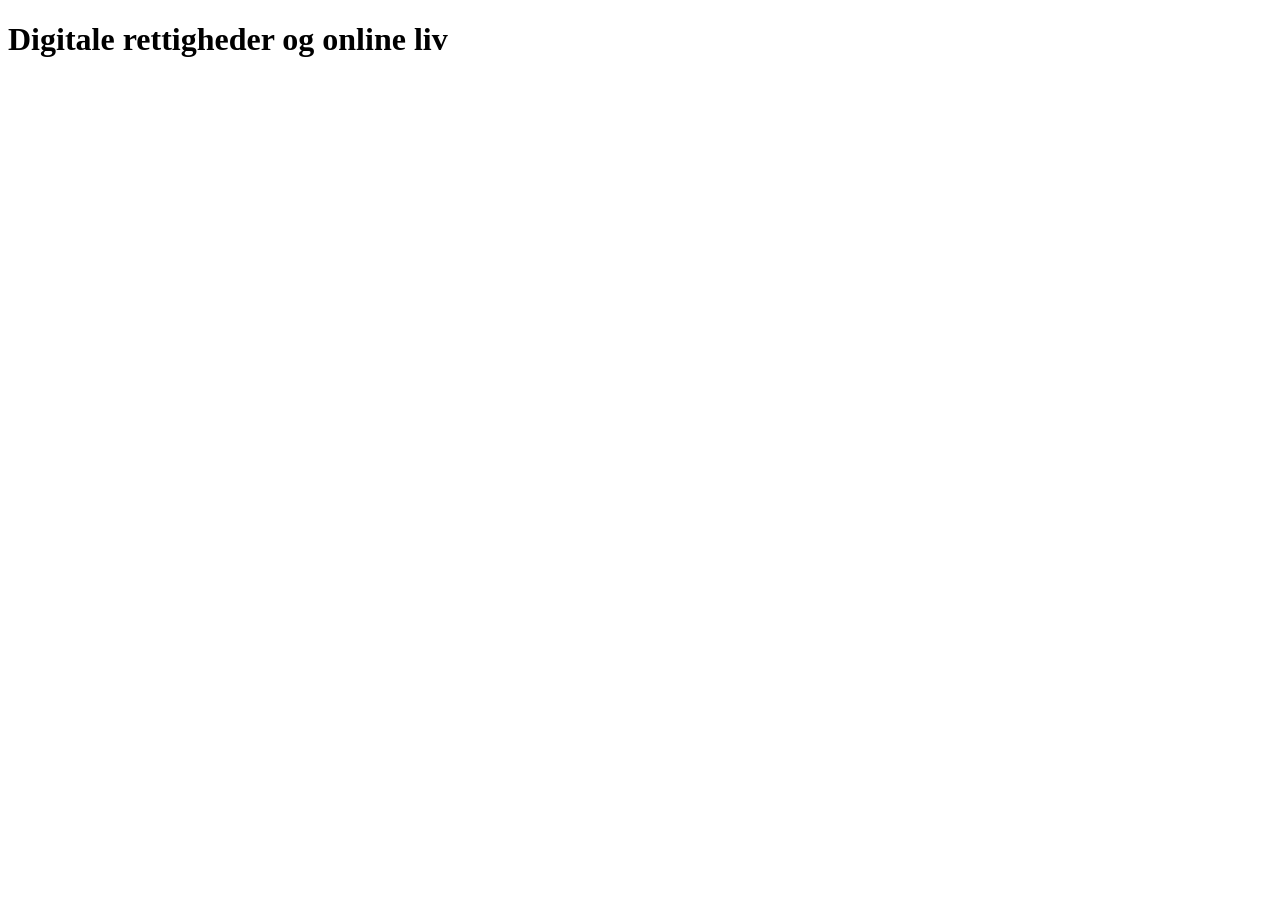
==== index.html @ d49331c4 "Inital commit" ====
<!DOCTYPE html>
<html lang="da">
<head>
    <meta charset="UTF-8">
    <meta name="viewport" content="width=device-width, initial-scale=1.0">
    <title>Forside</title>
</head>
<body>
    <header>

    </header>
    <main>
        <h1>Digitale rettigheder og online liv</h1>
    </main>
    <footer>
        
    </footer>
</body>
</html>
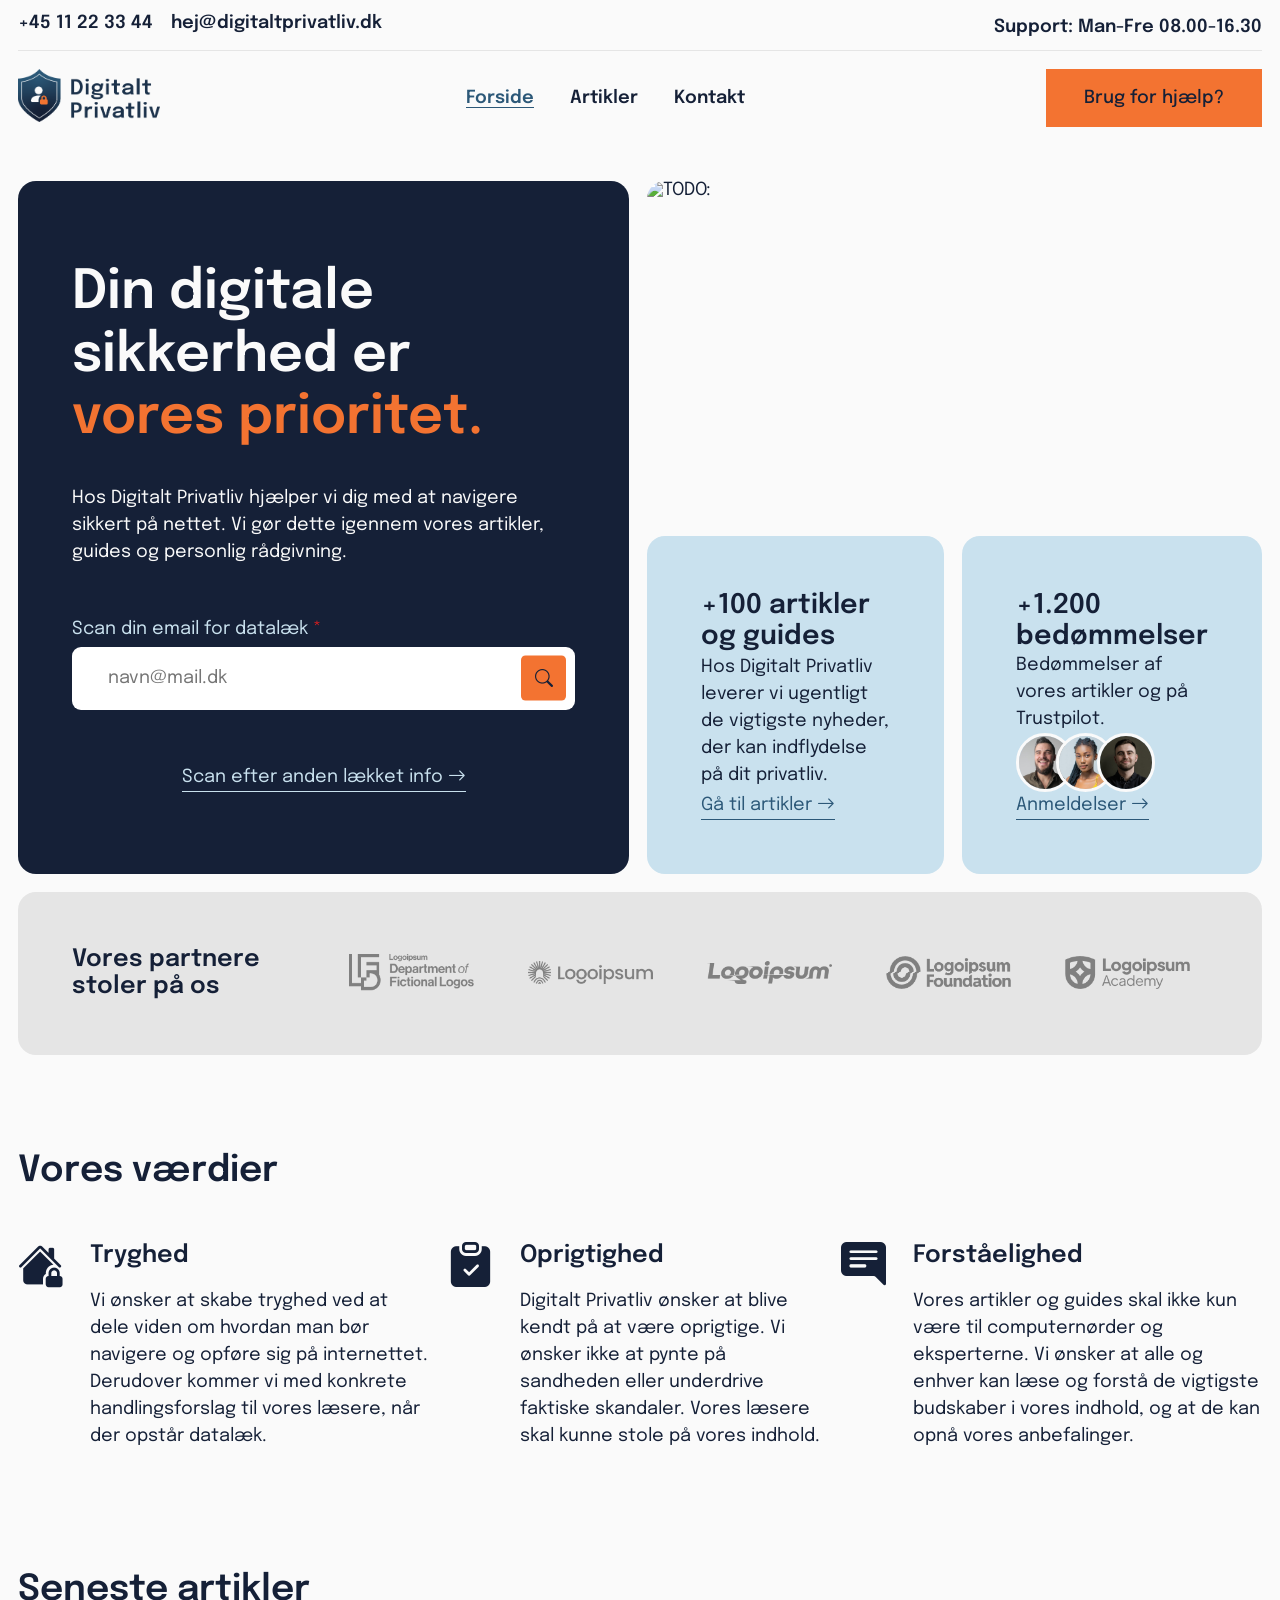
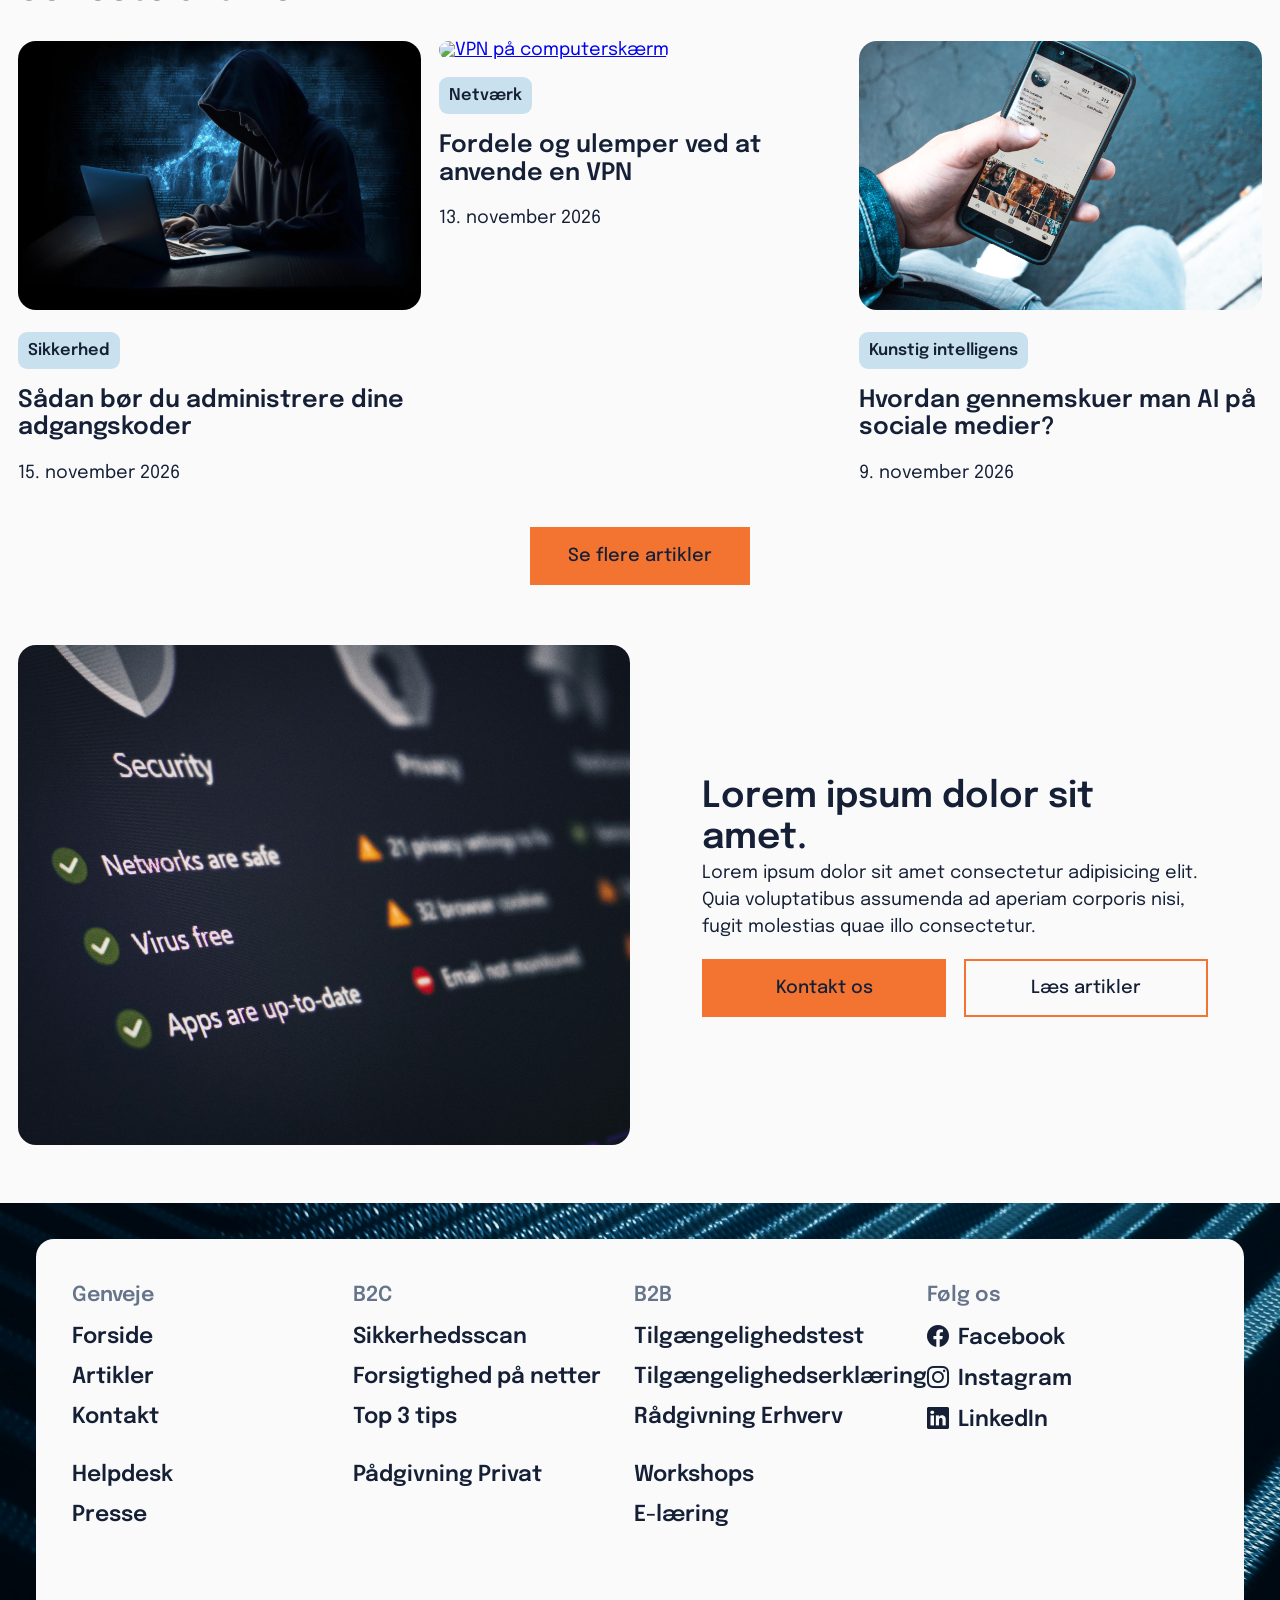
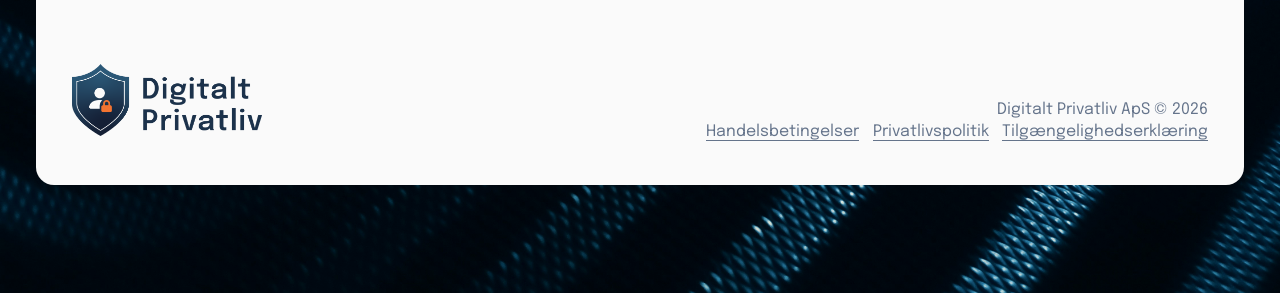
==== commit 762745ad: "Forside, artikel arkiv, enkel artikel og kontakt side. - Oprettet filerne kontakt.html, /artikler/in" ====
--- a/index.html
+++ b/index.html
@@ -1,19 +1,244 @@
 <!DOCTYPE html>
 <html lang="da">
+
 <head>
     <meta charset="UTF-8">
     <meta name="viewport" content="width=device-width, initial-scale=1.0">
-    <title>Forside</title>
+    <title>Forside | Digitalt Privatliv</title>
+    <link rel="icon" href="/img/favicon.png" type="image/png">
+    <link rel="stylesheet" href="/css/style.css">
+    <link rel="stylesheet" href="https://cdn.jsdelivr.net/npm/bootstrap-icons@1.13.2/font/bootstrap-icons.min.css">
+    <script src="/js/script.js" defer></script> <!-- Defer sørger for filen indlæses først efter HTML'en -->
 </head>
+
 <body>
+    <!--Skip to hovedindhold-->
+    <a href="#hovedindhold" class="skip-to-main-content-link">Gå til hovedindhold </a>
+
     <header>
-
+        <div class="preheader">
+            <div class="container">
+                <a href="tel:+4511223344">+45 11 22 33 44</a>
+                <a href="mailto:hej@digitaltprivatliv.dk">hej@digitaltprivatliv.dk</a>
+                <p>Support: Man-Fre 08.00-16.30</p>
+            </div>
+        </div>
+        <nav>
+            <div class="container">
+                <a class="logo" href="/index.html">
+                    <img src="/img/digitalt-privatliv-logo-dark-3.png" alt="Digitalt Privatliv Logo">
+                </a>
+
+                <!-- Bars -->
+                <button id="hamburger" aria-expanded="false" aria-controls="menu" aria-label="open navigation">
+                    <!-- aria-expanden fortæller skærmoplæseren at menuen er lukket-->
+                    <!--aria-label giver skærmlæseren en besked om hvad knappen gør-->
+                    <!--button gør menuen trykbar så den kan åbnes via tastatur-->
+                    <!--aria-controls fortæller skærmoplæseren at menuen er styret af knappen-->
+                    <i class="bi bi-list"></i>
+                </button>
+
+                <ul id="menu">
+                    <li class="nav-link active"><a href="/index.html">Forside</a></li>
+                    <li class="nav-link"><a href="/artikler/index.html">Artikler</a></li>
+                    <li class="nav-link"><a href="/kontakt.html">Kontakt</a></li>
+
+                    <li><a class="cta-knap mellem-knap hamburger-cta" href="/kontakt.html">Brug for hjælp?</a></li>
+                </ul>
+
+                <a class="cta-knap mellem-knap" href="/kontakt.html">Brug for hjælp?</a>
+            </div>
+        </nav>
     </header>
-    <main>
-        <h1>Digitale rettigheder og online liv</h1>
+
+    <!-- Hovedindhold -->
+    <main id="hovedindhold">
+        <section class="hero bento-grid">
+            <div class="container">
+                <div class="bento-box stor">
+                    <h1>Din digitale sikkerhed er <span class="inline-orange-text">vores prioritet.</span></h1>
+                    <p>Hos Digitalt Privatliv hjælper vi dig med at navigere sikkert på nettet. Vi gør dette igennem vores artikler, guides og personlig rådgivning.</p>
+                    <form>
+                        <label for="scan-email">Scan din email for datalæk <span class="asterisk">*</span></label>
+                        <div class="input-button-wrapper">
+                            <input type="email" name="scan-email" id="scan-email" required placeholder="navn@mail.dk" autocomplete="email">
+                            <button type="submit" aria-label="Scan emailadresse"><i class="bi bi-search"></i></button>
+                        </div>
+                    </form>
+                    <a href="#" class="text-cta">Scan efter anden lækket info <i class="bi bi-arrow-right"></i></a>
+                </div>
+                <img class="bento-box mellem" src="/img/hero-bento-grid.jpg" alt="TODO:">
+                <div class="bento-box lille">
+                    <h2>+100 artikler og guides</h2>
+                    <p>Hos Digitalt Privatliv leverer vi ugentligt de vigtigste nyheder, der kan indflydelse på dit privatliv.</p>
+                    <a href="/artikler/index.html" class="text-cta">Gå til artikler <i class="bi bi-arrow-right"></i></a>
+                </div>
+                <div class="bento-box lille">
+                    <h2>+1.200 bedømmelser</h2>
+                    <p>Bedømmelser af vores artikler og på Trustpilot.</p>
+                    <div class="avatars">
+                        <img src="/img/avatar-1.jpeg" alt="Anmeldelse avatar 1" class="avatar">
+                        <img src="/img/avatar-2.jpeg" alt="Anmeldelse avatar 2" class="avatar">
+                        <img src="/img/avatar-3.jpeg" alt="Anmeldelse avatar 3" class="avatar">
+                    </div>
+                    <a href="/artikler/index.html" class="text-cta" aria-label="Gå til anmeldelser">Anmeldelser <i class="bi bi-arrow-right"></i></a>
+                </div>
+                <div class="bento-box bred partner-logoer">
+                    <h2>Vores partnere stoler på os</h2>
+                    <img src="/img/partner-logoer/logoipsum-1.png" alt="Logo 1">
+                    <img src="/img/partner-logoer/logoipsum-2.png" alt="Logo 2">
+                    <img src="/img/partner-logoer/logoipsum-3.png" alt="Logo 3">
+                    <img src="/img/partner-logoer/logoipsum-4.png" alt="Logo 4">
+                    <img src="/img/partner-logoer/logoipsum-5.png" alt="Logo 5">
+                </div>
+            </div>
+        </section>
+        <section class="vaerdier container">
+            <h2>Vores værdier</h2>
+            <div class="vaerdi-article-cards">
+                <article class="vaerdi-card">
+                    <i class="bi bi-house-lock-fill"></i>
+                    <div class="text">
+                        <h3>Tryghed</h3>
+                        <p>Vi ønsker at skabe tryghed ved at dele viden om hvordan man bør navigere og opføre sig på internettet. Derudover kommer vi med konkrete handlingsforslag til vores læsere, når der opstår datalæk.</p>
+                    </div>
+                </article>
+                <article class="vaerdi-card">
+                    <i class="bi bi-clipboard-check-fill"></i>
+                    <div class="text">
+                        <h3>Oprigtighed</h3>
+                        <p>Digitalt Privatliv ønsker at blive kendt på at være oprigtige. Vi ønsker ikke at pynte på sandheden eller underdrive faktiske skandaler. Vores læsere skal kunne stole på vores indhold.</p>
+                    </div>
+                </article>
+                <article class="vaerdi-card">
+                    <i class="bi bi-chat-right-text-fill"></i>
+                    <div class="text">
+                        <h3>Forståelighed</h3>
+                        <p>Vores artikler og guides skal ikke kun være til computernørder og eksperterne. Vi ønsker at alle og enhver kan læse og forstå de vigtigste budskaber i vores indhold, og at de kan opnå vores anbefalinger.</p>
+                    </div>
+                </article>
+            </div>
+        </section>
+
+        <section class="artikler container">
+            <div class="artikler-titler">
+                <h2 class="title">Seneste artikler</h2>
+            </div>
+
+            <div class="artikler-article-cards">
+                <article>
+                    <a href="/artikler/din-identitet-og-data-kan-vaere-laekket-i-nyt-cyberangreb.html"> <!-- TODO: Skal dette link gemmes fra skærmlæser??? -->
+                        <img src="/img/artikler/artikel-1.jpg" alt="Hængelås på computer">
+                    </a>
+                    <a class="kategori" href="#">Sikkerhed</a>
+                    <h3><a href="/artikler/din-identitet-og-data-kan-vaere-laekket-i-nyt-cyberangreb.html">Sådan bør du administrere
+                            dine adgangskoder</a></h3>
+                    <p>15. november 2026</p>
+                </article>
+                <article>
+                    <a href="#">
+                        <img src="/img/artikler/artikel-2.jpg" alt="VPN på computerskærm">
+                    </a>
+                    <a class="kategori" href="#">Netværk</a>
+                    <h3><a href="#">Fordele og ulemper ved at anvende en VPN</a></h3>
+                    <p>13. november 2026</p>
+                </article>
+                <article>
+                    <a href="#">
+                        <img src="/img/artikler/artikel-3.jpg" alt="Instagram appen på telefonskærm">
+                    </a>    
+                    <a class="kategori" href="#">Kunstig intelligens</a>
+                    <h3><a href="#">Hvordan gennemskuer man AI på sociale medier?</a></h3>
+                    <p>9. november 2026</p>
+                </article>
+            </div>
+
+            <a class="cta-knap mellem-knap" href="/artikler/index.html">Se flere artikler</a>
+
+        </section>
+
+        <section class="info container">
+            <div class="info-text-container">
+                <h2>Lorem ipsum dolor sit amet.</h2>
+                <p>Lorem ipsum dolor sit amet consectetur adipisicing elit. Quia voluptatibus assumenda ad aperiam
+                    corporis nisi, fugit molestias quae illo consectetur.</p>
+                <div class="cta-knap-container">
+                    <a href="/kontakt.html" class="cta-knap mellem-knap">Kontakt os</a>
+                    <a href="/artikler/index.html" class="cta-knap mellem-knap outline">Læs artikler</a>
+                </div>
+            </div>
+
+            <div class="info-image">
+                <img src="/img/info-billede.jpg" alt="Tjekliste i virusprogram på computerskærm">
+            </div>
+
+        </section>
+
     </main>
     <footer>
-        
+        <div class="footer-container container">
+            <section>
+                <h3>Genveje</h3>
+                <ul>
+                    <li class="nav-link"><a href="/index.html">Forside</a></li>
+                    <li class="nav-link"><a href="/artikler/index.html">Artikler</a></li>
+                    <li class="nav-link extra-bottom-margin"><a href="/kontakt.html">Kontakt</a></li>
+
+                    <li class="nav-link"><a href="#">Helpdesk</a></li>
+                    <li class="nav-link"><a href="#">Presse</a></li>
+                </ul>
+            </section>
+
+            <section>
+                <h3>B2C</h3>
+                <ul>
+                    <li class="nav-link"><a href="#">Sikkerhedsscan</a></li>
+                    <li class="nav-link"><a href="#">Forsigtighed på netter</a></li>
+                    <li class="nav-link extra-bottom-margin"><a href="#">Top 3 tips</a></li>
+
+                    <li class="nav-link"><a href="#">Pådgivning Privat</a></li>
+                </ul>
+            </section>
+
+            <section>
+                <h3>B2B</h3>
+                <ul>
+                    <li class="nav-link"><a href="#">Tilgængelighedstest</a></li>
+                    <li class="nav-link"><a href="#">Tilgængelighedserklæring</a></li>
+                    <li class="nav-link extra-bottom-margin"><a href="#">Rådgivning Erhverv</a></li>
+
+                    <li class="nav-link"><a href="#">Workshops</a></li>
+                    <li class="nav-link"><a href="#">E-læring</a></li>
+                </ul>
+            </section>
+
+            <section>
+                <h3>Følg os</h3>
+                <ul>
+                    <li class="nav-link"><a href="https://facebook.com" target="_blank"><i
+                                class="bi bi-facebook"></i>Facebook</a></li>
+                    <li class="nav-link"><a href="https://instagram.com" target="_blank"><i
+                                class="bi bi-instagram"></i>Instagram</a></li>
+                    <li class="nav-link"><a href="https://linkedin.com" target="_blank"><i
+                                class="bi bi-linkedin"></i>LinkedIn</a></li>
+                </ul>
+
+            </section>
+            <div class="footer-copyright">
+                <a class="logo" href="/index.html">
+                    <img src="/img/digitalt-privatliv-logo-dark-3.png" alt="Digitalt Privatliv Logo">
+                </a>
+                <div class="copyright-text">
+                    <p>Digitalt Privatliv ApS © 2026</p>
+                    <ul>
+                        <li><a href="#">Handelsbetingelser</a></li>
+                        <li><a href="#">Privatlivspolitik</a></li>
+                        <li><a href="#">Tilgængelighedserklæring</a></li>
+                    </ul>
+                </div>
+            </div>
+        </div>
     </footer>
 </body>
+
 </html>
--- a/css/style.css
+++ b/css/style.css
@@ -0,0 +1,1305 @@
+@import url('https://fonts.googleapis.com/css2?family=Epilogue:ital,wght@0,100..900;1,100..900&display=swap');
+
+:root {
+    font-size: 18px;
+    /* Ændrer 1em og 1rem fra 16px til 18px */
+
+    /* FARVE VARIABLER JF. FARVE PALETTE */
+    --color-accent-orange: #f37331;
+    --color-dark-blue: #152037;
+    --color-accent-blue: #2c5878;
+    --color-light-blue: #c9e1ee;
+    --color-lightened-dark-blue: #65748B;
+    --color-light-grey: #E5E5E5;
+    --color-lighter-grey: #F0F0F0; /* Umiddelbart kun brugt til baggrundfarve på indhold i single-artikel */
+    --color-white: #fafafa;
+    --color-input-required-invalid: #df1d1d; /* Kun brugt til påkrævet "*" i formularer */
+}
+
+:focus-visible {
+    outline: 3px solid var(--color-accent-orange);
+    border-radius: 2px;
+}
+
+* {
+    margin: 0;
+    box-sizing: border-box;
+    font-family: "Epilogue", sans-serif;
+    font-weight: 400;
+    /* SVARER TIL REGULAR */
+}
+
+/* SKTIP TIL HOVEDINDHOLD */
+/* Denne kode til "skip til hovedindhold er hentet fra denne kilde som er brugt i undervisningen: https://www.a11y-collective.com/blog/skip-to-main-content/#h-manually */
+
+.skip-to-main-content-link {
+  position: absolute; /* Positions the link absolutely on the page, allowing it to be placed anywhere. */
+  left: -9999px; /* Moves the link far off-screen to the left, making it invisible to sighted users. */
+  z-index: 999; /* Sets a high z-index, ensuring that the link will be on top of other page elements if it becomes visible. */
+  padding: 1em;
+  background-color: var(--color-dark-blue);
+  color: var(--color-white);
+  opacity: 0; /* Sets the link's opacity to 0, making it fully transparent and invisible. */
+}
+
+.skip-to-main-content-link:focus {
+  left: 50%; /* When the link receives focus (e.g., when a keyboard user tabs to it), it is repositioned horizontally to the centre of the screen. */
+  transform: translateX(-50%); /* This centres the link horizontally by moving it back to the left by 50% of its own width. */
+  opacity: 1; /* The link's opacity is set to 1, making it fully visible. */
+}
+
+body, main {
+    background-color: var(--color-white);
+    color: var(--color-dark-blue);
+}
+
+h1,
+h2,
+h3,
+h4,
+h5,
+h6 {
+    font-weight: 600;
+    /* SVARER TIL SEMI-BOLD */
+    line-height: 1.15;
+    color: var(--color-dark-blue);
+}
+
+h1 {
+    font-size: 3rem;
+    /* SVARER TIL 54PX */
+
+    @media screen and (max-width: 768px) {
+        font-size: 2.11rem; /* Svarer til ca. 38px */
+    }
+}
+
+h2 {
+    font-size: 2rem;
+    /* SVARER TIL 36PX */
+
+    @media screen and (max-width: 768px) {
+        font-size: 1.77rem; /* Svarer til ca. 32px */
+    }
+}
+
+h3 {
+    font-size: 1.333rem;
+    /* SVARER TIL 24PX */
+
+    @media screen and (max-width: 768px) {
+        font-size: 1.222rem; /* Svarer til ca. 22px */
+    }
+}
+
+h4 {
+    font-size: 1.222rem;
+    /* SVARER TIL 22PX */
+
+    @media screen and (max-width: 768px) {
+        font-size: 1.111rem; /* Svarer til ca. 20px */
+    }
+}
+
+p {
+    font-size: 1rem;
+    /* SVARER TIL 18PX */
+    color: var(--color-dark-blue);
+    line-height: 1.5;
+}
+
+span {
+    font-weight: inherit;
+    /* Arver fontens vægt */
+}
+
+b {
+    font-weight: 600; /* Svarer til semi-bold. Det semantiske element giver normal 700 (bold). Desuden sætter *{} font-weight til 400 på alle elementer */
+}
+
+.inline-orange-text {
+    color: var(--color-accent-orange);
+}
+
+label .asterisk {
+    color: var(--color-input-required-invalid);
+}
+
+img {
+    max-width: 100%;
+}
+
+.container {
+    /* FRA KEVIN POWELL YOUTUBE VIDEO (OGSÅ BRUGT I 1. PROJEKT (Tæt På DK):
+    https://youtu.be/Ch_LoWKLv3A?si=Uco2JsPcfazh8Nx9&t=334
+    Tidskode: 05:34-09:20 */
+    --max-width: 1440px;
+    --padding: 1rem;
+    width: min(var(--max-width), 100% - (var(--padding) * 2));
+    /* MIN() FUNKTION VÆLGER DEN MINDSTE AF DE TO VÆRDIER. ENTEN 1440px ELLER 100% FRATRUKKET 1rem PADDING PÅ HVER SIDE */
+    margin-inline: auto;
+    /* LAVER AUTO-MARGIN I VENSTRE OG HØJRE SIDE (INLINE ER X-AKSEN) */
+}
+
+/* #######################################  */
+/* CTA HYPERLINK INLINE-TEKST + CTA KNAPPER */
+/* #######################################  */
+
+a.text-cta {
+    display: inline-block;
+    /* SØRGER FOR AT DER KAN BRUGES MARGIN OG IKKE OVERLAPPER ANDEN TEKST/ANDRE ELEMENTER */
+    font-size: 1rem;
+    color: var(--color-accent-blue);
+    text-decoration: none;
+    border-bottom: 1px solid var(--color-accent-blue);
+    line-height: 1.5;
+}
+
+a.text-cta:hover,
+a.text-cta:focus {
+    color: var(--color-dark-blue);
+    border-bottom: 1px solid var(--color-dark-blue);
+}
+
+.nav-link a {
+    color: var(--color-dark-blue);
+    font-weight: 600;
+    text-decoration: none;
+}
+
+.nav-link a:hover,
+.nav-link.active a,
+.nav-link a:focus {
+    color: var(--color-accent-blue);
+    border-bottom: 1px solid var(--color-accent-blue);
+}
+
+a.cta-knap, form button {
+    display: inline-block;
+    background-color: var(--color-accent-orange);
+    text-decoration: none;
+    color: var(--color-dark-blue);
+    border: 2.5px solid var(--color-accent-orange); /* Border tilføjes så knappen er visuelt ligeså stor som .outline versionen */
+    font-weight: 500;
+    /* SVARER TIL MEDIUM. DENNE FARVEKOMBINATION OPFYLDER KUN WCAG AAA V. LARGE TEXT (TUNGERE FONT-WEIGHT) */
+    transition:
+        background-color ease-in-out 250ms,
+        color ease-in-out 250ms,
+        border ease-in-out 250ms;
+    cursor: pointer; /* Primært for form button, idet <a> allerede har det som default */
+}
+
+a.cta-knap:hover,
+a.cta-knap:focus,
+a.cta-knap.outline:hover,
+a.cta-knap.outline:focus,
+form button:hover,
+form button:focus {
+    background-color: var(--color-accent-blue);
+    color: var(--color-white);
+    border: 2.5px solid var(--color-accent-blue);
+}
+
+a.cta-knap.mellem-knap, .kontakt form button {
+    font-size: 1rem;
+    /* SVARER TIL 18PX, LIGESOM <p> */
+    padding: 1em 2em;
+}
+
+a.cta-knap.lille-knap {
+    font-size: 0.9rem;
+    /* SVARER TIL 16,2PX, BØR SOM UDGANGSPUNKT IKKE BRUGES PÅ DESKTOP */
+    padding: 0.9em 1.5em;
+}
+
+a.cta-knap.outline {
+    background-color: transparent;
+    border: 2.5px solid var(--color-accent-orange);
+}
+
+/* #######################################  */
+/* HEADER */
+/* #######################################  */
+header {
+    position: sticky;
+    top: 0;
+    background-color: var(--color-white);
+    z-index: 98; /* Sørger for at headeren er øverst. (hamburger menu overlay på mobil er 99, og hamburger ikon-knap er 100) */
+}
+
+header .preheader>* {
+    display: flex;
+    gap: 1rem;
+    border-bottom: 1px solid var(--color-light-grey);
+    justify-content: space-between;
+    /* FORDELER MED LIGE MEGET AFSTAND OG JUSTERER YDERSTE ELEMENTER TIL KANTEN */
+    padding-block: 0.75rem 0.5rem;
+    /* SAMMENTRÆKNING AF PADDING-TOP OG PADDING-BOTOM (BLOCK ER Y-AKSEN) */
+}
+
+header .preheader a,
+.preheader p {
+    color: var(--color-dark-blue);
+    text-decoration: none;
+    font-weight: 600;
+}
+
+header .preheader a {
+    flex-grow: 0;
+}
+
+header .preheader a:hover,
+header .preheader a:focus {
+    color: var(--color-accent-blue);
+    border-bottom: 1px solid var(--color-accent-blue);
+}
+
+header .preheader p {
+    justify-self: flex-end;
+    flex-grow: 1;
+    /* GØR AT <p> OPTAGER MERE PLADS END <a> SOM HAR flex-grow: 0; */
+    text-align: end;
+}
+
+header nav>* { /* Vælger container div'en lige inden i nav-tagget */
+    display: flex;
+    justify-content: space-between;
+    padding-block: 1rem;
+    align-items: center;
+    /* CENTRERER PÅ CROSS-AXIS (Y-AKSEN IDET flex-direction ER SIN DEFEAULT VÆRDI PÅ "row" */
+}
+
+header nav a.logo img {
+    max-height: 3em;
+    width: auto;
+    object-fit: contain;
+    object-position: left;
+}
+
+header nav ul {
+    display: flex;
+    list-style: none;
+    gap: 2rem;
+    align-items: center;
+    /* CENTRERER PÅ CROSS-AXIS (Y-AKSEN IDET flex-direction ER SIN DEFEAULT VÆRDI PÅ "row" */
+}
+
+header #hamburger, header .hamburger-cta {
+    display: none; /* Fjerner hamburger ikon-knappen, cta-knappen inden i hamburger menu overlayet fra dekstop (vises på mobil i @media-query */
+}
+
+/* Hamburger menu overlay på mobil */
+/* Genbrugt og tilpasset kode fra NERA's undervisning */
+@media screen and (max-width: 768px) {
+    header .preheader {
+        display: none; /* Gemmer preheaderen på mobil (Øverst div med telefon, email og telefontider */
+    }
+
+    header .preheader {
+        display: none; /* Gemmer preheaderen på mobil (Øverst div med telefon, email og telefontider */
+    }
+
+    nav #hamburger { /* Styler knappen med hamburger ikonet */
+        display: flex;
+        background-color: transparent;
+        border: 0;
+        font-size: 2em;
+        cursor: pointer;
+        z-index: 100; /* Er på lag 100 (+1 af #menu) */
+    }
+
+    nav #hamburger .bi-x-lg {
+        color: white;
+    }
+
+    ul#menu {
+        display: none;
+        height: auto;
+        flex-direction: column;
+        justify-content: flex-start;
+        align-items: flex-start;
+        padding-top: 100px;
+    }
+
+    header .nav-link a {
+        color: white;
+        font-size: 1.5em; /* Svarer til 27px (18px * 1,5 */
+    }
+
+    header .nav-link.active a, 
+    header .nav-link a:hover,
+    header .nav-link a:focus {
+        color: var(--color-light-blue);
+        border-bottom: 2px solid var(--color-light-blue);
+    }
+
+    ul#menu.show {
+        display: flex;
+        position: absolute; /* Gør så elementet kan placeres hvor som helst */
+        top: 0;
+        right: 0;
+        padding: 5em 2em 0 2em;
+        width: 100%;
+        height: 100vh; /* Hele viewportens højde */
+        background-color: var(--color-dark-blue);
+        border: 3px solid var(--color-lightened-dark-blue);
+        z-index: 99; /* Sørger for at denne menu altid er øverst (-1 hamburger ikonet, så dette vises ovenpå). Det kan være en fordel at være højere end 1, hvis andre elementer har samme z-index */
+    }
+
+    nav > * .cta-knap {
+        display: none;
+    }
+
+    nav > * .hamburger-cta {
+        display: inline-block;
+        margin-top: 10px;
+    }
+
+}
+
+/* #######################################  */
+/* FOOTER */
+/* #######################################  */
+
+footer { /* Laver baggrund på footeren */
+    margin-top: 3rem;
+    background-image: url(/img/footer.jpg);
+    background-size: cover;
+    background-position: center;
+    padding: 2rem 1rem 6rem 1rem;
+}
+
+footer .footer-container { /* Den hvide container der lægger oven på footer-baggrunden. */
+    background-color: var(--color-white);
+    padding: 2.5rem 2rem;
+    border-radius: 1rem;
+    display: grid;
+    grid-template-columns: repeat(4, 1fr); /* Laver fire lige store kolonner, alle sammen med bredden 1 fraction */
+    grid-template-rows: 5fr 1fr; /* To rækker. Første er 5 fractions (5/6 høj) og anden række er 1 fraction (1/6 høj) */
+}
+
+footer h3 {
+    font-size: 1.15rem; /* Svarer til 20,7px (18px * 1,15 */
+    margin-bottom: 1rem;
+    color: var(--color-lightened-dark-blue);
+}
+
+footer ul {
+    list-style: none;
+    padding: 0; /* Fjerner indhakket fra listen */
+}
+
+footer li.nav-link {
+    margin-bottom: 1rem;
+}
+
+footer li.nav-link.extra-bottom-margin {
+    margin-bottom: 2rem;
+}
+
+footer li.nav-link a {
+    color: var(--color-dark-blue);
+    font-weight: 600;
+    text-decoration: none;
+    font-size: 1.22rem;
+}
+
+footer li.nav-link i {
+    margin-right: 0.5rem;
+}
+
+.footer-copyright {
+    grid-column: 1 / 5; /* Gør så div'en fylder alle 4 kolonner af .footer-container er delt op i */
+    display: flex;
+    justify-content: space-between;
+    align-items: flex-end; /* Aligner i bunden, da cross-axis gør lodret (direction = row) */
+}
+
+.footer-copyright .logo img {
+    height: 4rem;
+    width: auto;
+    object-fit: contain;
+    object-position: left;
+}
+
+.footer-copyright .copyright-text ul {
+    display: flex;
+    gap: 0.75rem
+}
+
+.footer-copyright .copyright-text p,
+.footer-copyright .copyright-text a {
+    text-align: end;
+    color: var(--color-lightened-dark-blue);
+    font-size: 0.88rem; /* Svarer til ca. 16px */
+    text-decoration: none;
+}
+
+.footer-copyright .copyright-text a {
+    border-bottom: 1px solid var(--color-lightened-dark-blue);
+}
+
+.footer-copyright a:hover,
+.footer-copyright a:focus {
+    color: var(--color-dark-blue);
+    border-bottom-color: var(--color-dark-blue);
+}
+
+/* Mobil tilpasning af footeren */
+@media screen and (max-width: 768px) {
+    footer .footer-container {
+        grid-template-columns: repeat(2, 1fr);
+        grid-template-rows: repeat(4, auto);
+    }
+
+    footer section {
+        margin-bottom: 2rem;
+        grid-column: span 2;
+    }
+
+    footer li.nav-link a {
+        font-size: 1.15rem;
+    }
+
+    .footer-copyright .logo {
+        object-position: center;
+        margin-bottom: 1rem;
+    }
+
+    .footer-copyright {
+        grid-column: span 2;
+        flex-direction: column;
+        align-items: center;
+    }
+
+    .footer-copyright p, .footer-copyright a {
+        text-align: center;
+        margin-top: 0.5rem;
+    }
+
+}
+
+
+/* #######################################  */
+/* BENTO-GRID (PRIMÆRT FORSIDE HERO, MEN DANNER OGSÅ GRUNDLAG FOR BRUG ANDRE STEDER */
+/* #######################################  */
+section.bento-grid>* {
+    padding: 2rem 0;
+    display: grid;
+    grid-template-columns: repeat(4, 1fr);
+    /* Laver fire lige store kolonner */
+    grid-template-rows: repeat(2, 1fr) minmax(100px, auto);
+    /* Laver først to lige store rækker og tredje række er mindst 100px. Hvis indholdet er højere justeres tredje rækkes højde automatisk */
+    gap: 1rem;
+}
+
+.bento-box {
+    border-radius: 1rem;
+    padding: 3rem;
+}
+
+/* * MØRKEBLÅ BOKS TIL VENSTRE I GRIDDET PÅ DESKTOP / ØVERST PÅ MOBIL */
+.bento-box.stor {
+    grid-column: 1 / 3;
+    /* Boksen starter på grid-line 1 og slutter på grid line 3 (span 2) */
+    grid-row: 1 / 3;
+    /* Boksen starter på row-line 1 og slutter på row-line 3 (span 2) */
+    display: flex;
+    flex-direction: column;
+    justify-content: center;
+    /* Der bruges justify-content til at centrere lodret idet main-axis er lodret pga. flex-direction: column; */
+    gap: 2rem;
+    background-color: var(--color-dark-blue);
+    color: var(--color-white);
+}
+
+.bento-box.stor h1,
+.bento-box.stor p {
+    color: var(--color-white);
+}
+
+.bento-box.stor label {
+    display: block;
+    color: var(--color-light-blue);
+    width: 100%;
+    margin-block: 1rem 0.5rem;
+}
+
+.bento-box.stor .input-button-wrapper {
+    position: relative;
+}
+
+.bento-box.stor input {
+    width: 100%;
+    min-height: 3.5rem;
+    border-radius: 0.5rem;
+    padding: 1rem 2rem;
+    font-size: 1rem;
+    border: 0;
+}
+
+.bento-box.stor button {
+    position: absolute;
+    right: 0.5rem;
+    top: 50%;
+    transform: translateY(-50%);
+    height: calc(100% - 1rem);
+    aspect-ratio: 1/1;
+    background-color: var(--color-accent-orange);
+    border-radius: 0.25rem;
+    border: 0;
+    font-size: 1rem;
+    transition: ease 250ms;
+}
+
+.bento-box.stor button:hover,
+.bento-box.stor button:focus {
+    background-color: var(--color-dark-blue);
+    color: var(--color-white);
+}
+
+.bento-box.stor .text-cta {
+    width: fit-content;
+    color: var(--color-light-blue);
+    border-bottom: 1px solid var(--color-light-blue);
+    align-self: center;
+    margin-top: 1rem;
+}
+
+.bento-box.stor .text-cta:hover {
+    color: var(--color-white);
+    border-bottom: 1px solid var(--color-white);
+}
+
+
+/* * BILLEDEBOKS TIL HØJRE I GRIDDET PÅ DESKTOP / 2. RÆKKE FRA TOPPEN PÅ MOBIL */
+.bento-box.mellem { /* Denne klasse er et billede på index.html */
+    grid-column: 3 / 5; /* Boksen starter på grid-line 3 og slutter på grid line 5 (span 2) */
+    grid-row: 1 / 2; /* Boksen starter på row-line 1 og slutter på row-line 2 (span 1). Halv højde af .bento-box.stor */
+    padding: 0;
+    aspect-ratio: 2/1;
+    object-fit: cover;
+}
+
+/* * LYSEBLÅ BOKS TIL HØJRE PÅ DESKTOP / 3. RÆKKE FRA TOPPEN PÅ MOBIL */
+.bento-box.lille { /* To elementer/bokse har denne klasse */
+    grid-column: 3 span 1; /* Starter på grid-line 1 og er 1 kolonne bred (span 1). Anden boks med .lille starter automatisk på næste grid-line og span'er også 1. */
+    grid-row: 2 / 3; /* Boksen starter på row-line 2 og slutter på row-line 3 (span 1). Halv højde af .bento-box.stor */
+    background-color: var(--color-light-blue);
+    display: flex;
+    flex-direction: column;
+    justify-content: space-between;
+}
+
+.bento-box.lille h2 {
+    font-size: 1.5rem;
+}
+
+.bento-box.lille a.text-cta {
+    width: fit-content;
+}
+
+.bento-box.lille .avatars {
+    display: flex;
+    flex-direction: row;
+}
+
+.bento-box.lille .avatars img.avatar {
+    height: 3.25rem;
+    width: auto;
+    aspect-ratio: 1/1;
+    object-fit: cover;
+    border-radius: 100%; /* Cirkel */
+    border: 3px solid var(--color-white);
+    margin-left: -1rem; /* Gør at billederne overlapper hinanden i venstre side med 1rem */
+}
+
+.bento-box.lille .avatars img.avatar:first-child{
+    margin-left: 0; /* Gør at det første billede ikke justeres mod venstre */
+}
+
+/* * BRED BOKS NEDERST PÅ DESKTOP / 4. RÆKKE FRA TOPPEN (NEDERST) PÅ MOBIL */
+.bento-box.bred {
+    grid-column: 1 / 5;
+    /* Fylder alle 4 kolonner, grid-line 1 til 5 (span 4) */
+    grid-row: 3 / 4;
+    /* Tredje og nederste række, grid-line 3 til 4 (span 1). Denne række havde minmax() fra linje 173 */
+    background-color: var(--color-light-grey);
+}
+
+.bento-box.partner-logoer {
+    display: grid;
+    grid-template-columns: 1.5fr repeat(5, 1fr);
+    /* Første kolonne er lidt større på 1.5fr og  derefter er der fem lige store kolonner alle på 1fr */
+    gap: 1rem;
+}
+
+.partner-logoer h2 {
+    font-size: 1.333rem;
+    /* Svarer til 24px */
+}
+
+.partner-logoer img {
+    filter: saturate(0) contrast(0);
+    /* Gør logoerne monokrom/sort-hvid og mindre kontrast (lysere grå). Svarer til et photoshop adjustment layer med mætning=0 og contrast=0.  */
+    width: 100%;
+    padding: 0 1rem;
+    aspect-ratio: 3/1;
+    /* Billederne er 3x bredere end de er høje */
+    object-fit: contain;
+    /* Sørger for at hele billedet/logoet kan ses */
+}
+
+/* Bento grid tilpasset til mobil */
+@media screen and (max-width: 768px) {
+    section.bento-grid>* {
+        display: grid;
+        grid-template-columns: repeat(2, 1fr); /* Laver to lige store kolonner */
+        grid-template-rows: repeat(4, auto); /* Laver fire rækker med auto højde */
+        gap: 1rem;
+    }
+
+    .bento-box {
+        border-radius: 1rem;
+        padding: 2rem;
+    }
+
+    .bento-box.stor {
+        grid-column: 1 / 3;
+        grid-row: span 1;
+        gap: 1rem;
+        padding: 3rem 2rem;
+    }
+
+    .bento-box.stor input {
+        padding: 1rem;
+    }
+
+    .hero .bento-box.mellem {
+        display: none;
+    }
+
+    .bento-box.lille {
+        grid-column: span 1; /* Fylder 1 kolonne i bredden */
+    }
+
+    .bento-box.partner-logoer {
+        grid-column: 1 / 3;
+        grid-row: span 1;
+        display: grid;
+        grid-template-columns: repeat(2, 1fr);
+        /* Første kolonne er lidt større på 1.5fr og  derefter er der fem lige store kolonner alle på 1fr */
+        gap: 1.5rem;
+    }
+
+    .partner-logoer h2 {
+        grid-column: span 2;
+    }
+
+    .partner-logoer img {
+        padding: 0;
+    }
+}
+
+
+/* #######################################  */
+/* FORSIDE VÆRDIER */
+/* #######################################  */
+
+.vaerdier {
+    padding: 60px 0;
+    /* laver padding i top og bund, men ikke i siderne */
+
+}
+
+.vaerdier h2 {
+    margin-bottom: 50px;
+}
+
+.vaerdier h3 {
+    margin-bottom: 1rem;
+}
+
+.vaerdi-article-cards {
+    display: flex;
+    gap: 1rem;
+}
+
+.vaerdi-card {
+    display: flex;
+    gap: 1.5rem;
+}
+
+.vaerdi-card i {
+    /* ikonerne */
+    font-size: 2.5rem;
+    color: var(--color-dark-blue);
+}
+
+@media screen and (max-width: 768px) {
+    .vaerdi-article-cards {
+        flex-direction: column;
+        gap: 3rem;
+    }
+    .vaerdi-card {
+        gap: 1rem;
+    }
+    .vaerdi-card i {
+        /* ikonerne */
+        font-size: 1.5rem;
+    }
+}
+
+
+/* #######################################  */
+/* ARTIKLER */
+/* #######################################  */
+
+.artikler {
+    padding: 60px 0;
+    display: flex;
+    flex-direction: column;
+}
+
+.artikler h1.title {
+    margin-bottom: 15px;
+}
+
+.artikler h2.title {
+    margin-bottom: 30px;
+}
+
+.artikler p.subtitle {
+    margin-bottom: 50px;
+}
+
+.artikler-article-cards {
+    display: grid;
+    grid-template-columns: repeat(3, 1fr);
+    grid-template-rows: auto;
+    gap: 1rem;
+}
+
+.artikler-article-cards article {
+    display: flex;
+    flex-direction: column;
+    gap: 1rem;
+}
+
+.artikler article img {
+    border-radius: 1rem;
+    /* svarer til 18px */
+    aspect-ratio: 3/2;
+    object-fit: cover;
+    object-position: center;
+}
+
+.artikler article a.kategori {
+    background-color: var(--color-light-blue);
+    width: fit-content;
+    padding: 10px;
+    border-radius: 0.5rem;
+    color: var(--color-dark-blue);
+    font-size: 0.9rem;
+    font-weight: 600;
+    text-decoration: none;
+    transition: ease-in-out 100ms;
+}
+
+.artikler article a.kategori:hover {
+    background-color: var(--color-accent-blue);
+    color: var(--color-white);
+}
+
+.artikler article h3 a {
+    color: var(--color-dark-blue);
+    text-decoration: none;
+    font-weight: 600;
+}
+
+.artikler article h3 a:hover {
+    color: var(--color-accent-blue);
+    border-bottom: 1px solid var(--color-accent-blue);
+}
+
+/* .featured klassen er til den øverste sektion på /artikler/index.html */
+
+.artikler.featured-sektion p { 
+    max-width: 768px;
+    /* margin: 10px 0 50px 0; */
+}
+
+.artikler article.featured {
+    background: url(/img/artikler/artikel-1.jpg), linear-gradient(rgb(0, 0, 0, 0.2), rgb(0,0,0, 0.6)); /* Farvet overlay (gradient) ovenpå billedet så tekst kan læses bedre */
+    background-size: cover;
+    background-blend-mode: overlay;
+    background-position: center;
+    min-height: 600px;
+    border-radius: 1rem;
+    display: flex;
+    flex-direction: column;
+    justify-content: flex-end;
+    padding: 2rem;
+    margin-bottom: 1.5rem;
+}
+
+.artikler article.featured a.kategori {
+    background-color: var(--color-lightened-dark-blue);
+    color: var(--color-white);
+    margin-bottom: 1rem;
+}
+
+.artikler article.featured h3 a {
+    font-size: 2.66rem;
+    color: var(--color-white);
+    font-weight: 500;
+    margin: 1rem 0;
+}
+
+.artikler article.featured h3 a:hover {
+    color: var(--color-light-blue);
+    border-bottom: 2px solid var(--color-light-blue);
+}
+
+.artikler article.featured p {
+    color: var(--color-white);
+    font-size: 1.15rem;
+    margin-top: 1rem;
+}
+
+.artikler .cta-knap {
+    width: fit-content;
+    display: inline-block;
+    margin-inline: auto;
+    margin-top: 40px;
+}
+
+@media screen and (max-width: 768px) {
+    .artikler-article-cards {
+        grid-template-columns: 1fr;
+        grid-template-rows: repeat(3, auto);
+        gap: 3rem;
+    }
+
+    .artikler article.featured {
+        min-height: 500px;
+    }
+
+    .artikler article.featured h3 a {
+        font-size: 2rem;
+    }
+
+
+}
+
+/* #######################################  */
+/* FORSIDE INFO (2-delt sektion) */
+/* #######################################  */
+
+.info {
+    display: flex;
+    gap: 1rem;
+    align-items: center;
+}
+
+.info div {
+    flex-basis: 50%;
+    flex-grow: 1;
+}
+
+.info .info-image img {
+    border-radius: 1rem;
+    height: 500px;
+    width: 100%;
+    object-fit: cover;
+    object-position: left center;
+}
+
+.info .info-text-container {
+    order: 1; /* Denne tilføjes for at flytte info-text-container til højre rent visuelt, men for at bevare heading-strukturen i HTML koden. */
+    padding: 3rem;
+}
+
+.info h2, .info p {
+    flex-grow: 1;
+}
+
+.info .info-text-container .cta-knap-container {
+    display: flex;
+    gap: 1rem;
+    flex-grow: 0;
+}
+
+.info .info-text-container .cta-knap {
+    display: inline-block;
+    width: 50%;
+    height: fit-content;
+    margin-top: 1rem;
+    text-align: center;
+}
+
+/* Mobil tilpasning til info sektionen på forsiden */
+@media screen and (max-width: 768px) {
+    .info {
+        flex-direction: column;
+        padding-top: 5rem;
+    }
+
+    .info .info-text-container {
+        order: 0;
+        padding: 0;
+    }
+
+    .info .info-text-container .cta-knap-container {
+        flex-direction: column;
+        gap: 0;
+    }
+
+    .info .info-text-container .cta-knap {
+        width: 100%;
+    }
+
+}
+
+/* #######################################  */
+/* SINGLE ARTIKEL /artikler/din-identitet-og-data-kan-vaere-laekket-i-nyt-cyberangreb */
+/* #######################################  */
+
+/* Hero (øverste del med overskrift, manchet, meta-info, osv. */
+.single-artikel .hero {
+    padding-top: 2rem;
+    display: flex;
+    flex-direction: column;
+    /* align-items: center; */
+    gap: 1rem;
+}
+
+.single-artikel .hero nav.breadcrumbs {
+    margin-bottom: 1rem;
+}
+
+.single-artikel .hero nav.breadcrumbs a,
+.single-artikel .hero .meta-info li a {
+    color: var(--color-accent-blue);
+    text-decoration: none;
+    border-bottom: 1px solid var(--color-accent-blue);
+}
+
+.single-artikel .hero h1,
+.single-artikel .hero p {
+    /* text-align: center; */
+    max-width: 1024px;
+}
+
+.single-artikel .hero p {
+    max-width: 768px;
+}
+
+.single-artikel .hero .meta-info {
+    padding: 1rem 0 1rem 0;
+    list-style: none;
+    display: flex;
+    gap: 2rem;
+    flex-wrap: wrap;
+}
+
+.single-artikel .hero img {
+    border-radius: 1rem;
+    max-height: 600px;
+    width: 100%;
+    object-fit: cover;
+    object-position: center 20%; /* Horisontalt centreret, 20% fra toppen (vertikal justering) */
+}
+
+/* Selve artikel indholdet (primært tekst baseret) */
+.single-artikel .indhold {
+    /* En smallere version af .container */
+    --max-width: 1024px;
+    --padding: 1rem; /* Variabel til minmax() - skal ikke forvekles med padding: */
+    width: min(var(--max-width), 100% - (var(--padding) * 2)); 
+    margin-inline: auto;
+    
+    /* Styling udover bredde */
+    position: relative; /* Gør at elementet kan overlappe via. negativ margin-top */
+    margin-top: -5rem;
+    background: var(--color-lighter-grey);
+    padding: 3rem; /* Property - Skal ikke forvekles med --padding variablen til minmax() */
+}
+
+.single-artikel .indhold h2, .single-artikel .indhold p, .single-artikel .indhold q {
+    margin-bottom: 1rem;
+}
+
+.single-artikel .indhold .single-artikel .indhold h3, .single-artikel .indhold h4 {
+    margin: 2rem 0 1rem 0;
+}
+
+.single-artikel .indhold .citat {
+    margin: 3rem 0;
+    text-align: center;
+}
+
+.single-artikel .indhold q {
+    font-size: 2rem;
+    font-weight: 600;
+    display: block;
+    font-style: italic;
+    line-height: 1.25;
+}
+
+.single-artikel .indhold img {
+    border-radius: 1rem;
+    max-height: 400px;
+    width: 100%;
+    object-fit: cover;
+    object-position: center;
+    margin-bottom: 1rem;
+}
+
+.single-artikel .indhold figcaption {
+    line-height: 1.5;
+    font-style: italic;
+    margin-bottom: 2rem;
+}
+
+.single-artikel .indhold ol {
+    font-size: 1.222rem;
+    /* SVARER TIL 22PX */
+
+    @media screen and (max-width: 768px) {
+        font-size: 1.111rem; /* Svarer til ca. 20px */
+        padding-left: 1.5rem; /* Ikke ligeså voldsomt "indentation" i listen på mobil */
+    }
+}
+
+.single-artikel .indhold ol .no-style {
+    list-style-type: none;
+}
+
+.single-artikel .indhold ol .indlejret-billeder {
+    display: flex;
+    gap: 1rem;
+    max-width: 100%;
+}
+
+.single-artikel .indhold ol .indlejret-billeder img {
+    flex: 1;
+    min-width: 0;
+    /* Min-width er som standard auto og respekterer derfor billedets originale størrelse. min-width sættes til 0 så billederne ikke overflower pga. gap propertien
+    https://developer.mozilla.org/en-US/docs/Web/CSS/Reference/Properties/flex#:~:text=By%20default%20flex%20items%20don%27t%20shrink%20below%20their%20min%2Dcontent%20size.%20To%20change%20this%2C%20set%20the%20item%27s%20min%2Dwidth%20or%20min%2Dheight.
+    */
+}
+
+.single-artikel .indhold .artikel-evaluering-titel {
+    text-align: center;
+}
+
+.single-artikel .indhold .artikel-evaluering {
+    list-style: none;
+    padding: 0;
+    display: flex;
+    justify-content: center;
+    gap: 2rem;
+    margin: 2rem 0;
+}
+
+.single-artikel .indhold .artikel-evaluering button {
+    background: none;
+    border: 0;
+    font-size: 1rem;
+    color: var(--color-dark-blue);
+    cursor: pointer;
+}
+
+.single-artikel .indhold .artikel-evaluering button:hover {
+    color: var(--color-accent-blue);
+    text-decoration: underline;
+}
+
+.single-artikel .indhold .artikel-evaluering i {
+    display: block;
+    font-size: 3rem;
+    margin-bottom: 0.5rem;
+}
+
+.single-artikel .indhold .artikel-evaluering i.bi-emoji-frown-fill {
+    color: #9E5757;
+}
+
+.single-artikel .indhold .artikel-evaluering i.bi-emoji-laughing-fill {
+    color: #62875E;
+}
+
+.single-artikel .indhold ul.referencer li {
+    margin-bottom: 0.5rem;
+    line-height: 1.5;
+}
+
+/* Lille computerskærm (1024px og mindre) tilpasning af indhold containeren */
+@media screen and (max-width: 1024px) {
+    .single-artikel .indhold {
+        width: 100%; 
+        
+        /* Styling udover bredde */
+        position: relative;
+        margin-top: 0;
+        background: var(--color-white);
+        padding: 2rem 0; 
+    }
+}
+
+/* Mobil tilpasning af single artikel */
+@media screen and (max-width: 768px) {
+    /* Artikel hero (breadcrumbs, overskrift, manchet, meta-info */
+    .single-artikel .hero nav.breadcrumbs {
+        line-height: 1.5;
+        margin-top: 1rem;
+    }
+
+    .single-artikel .hero .meta-info {
+        flex-direction: column;
+        gap: 0.75rem;
+        padding: 0 0 1rem 0;
+    }
+
+    /* Artikel indhold */
+
+    .single-artikel .indhold .citat {
+        margin: 2rem 0;
+    }
+
+    .single-artikel .indhold q {
+        font-size: 1.5rem;
+    }
+
+    .single-artikel .indhold figcaption {
+        font-size: 0.888rem; /* Svarer til ca. 16 px */
+    }
+
+    .single-artikel .indhold .indlejret-billeder {
+        flex-direction: column;
+    }
+
+    .single-artikel .indhold .indlejret-billeder img {
+        margin: 0;
+    }
+
+}
+
+
+/* #######################################  */
+/* KONTAKT SIDE /kontakt.html
+/* #######################################  */
+
+.kontakt { /* Dette er main på /kontakt.html */
+    display: flex;
+    flex-direction: column;
+}
+
+.kontakt section {
+    display: flex;
+    padding: 2rem 0;
+    align-items: flex-start;
+    gap: 1rem;
+}
+
+.kontakt .hero {
+    flex-direction: column;
+}
+
+.kontakt .hero p.subtitle {
+    max-width: 768px;
+}
+
+/* Sektionen med liste af kontaktinfo og formular */
+.kontakt .formular-sektion {
+    gap: 2rem;
+    /* order: 1; */
+}
+
+.kontakt .formular-sektion div {
+    flex-basis: 50%;
+    flex-grow: 1;
+}
+
+.kontakt .formular-sektion div > *,
+.kontakt .info div > * { /* Vælger kun det/de elementer der er child til .div, ikke grandchild elementer */
+    margin-bottom: 0.75rem;
+}
+
+.kontakt .formular-sektion div address {
+    font-style: normal; /* Default er italic */
+}
+
+.kontakt .formular-sektion div ul {
+    list-style: none;
+    padding: 0 0 0 1rem;
+    display: flex;
+    flex-direction: column;
+    gap: 1rem;
+}
+
+.kontakt .formular-sektion ul li {
+    display: flex;
+    gap: 0.75rem;
+    align-items: center;
+}
+
+.kontakt .formular-sektion ul li i {
+    font-size: 1.5rem;
+}
+
+/* Formularen  */
+.kontakt form label,
+.kontakt form input[type="text"],
+.kontakt form input[type="email"],
+.kontakt form button,
+.kontakt form textarea {
+    width: 100%;
+}
+
+.kontakt form label {
+    margin-bottom: 0.5rem;
+    display: inline-block; /* Ligesom <a> tags, ellers kan der ikke tilføjes margin idet det er et inline element */
+}
+
+.kontakt form input[type="text"],
+.kontakt form input[type="email"] {
+    height: 3rem;
+    padding: 0.5rem 1rem;
+    border: 2px solid var(--color-light-grey);
+    border-radius: 0.5rem;
+    margin-bottom: 1rem;
+}
+
+.kontakt form textarea {
+    padding: 1rem;
+    border: 2px solid var(--color-light-grey);
+    border-radius: 0.5rem;
+    margin-bottom: 1rem;
+}
+
+.kontakt form .checkbox {
+    display: flex;
+    gap: 1rem;
+    align-items: flex-start;
+    line-height: 1.25;
+    font-size: 0.888rem; /* Svarer til 16px */
+    color: var(--color-lightened-dark-blue);
+    margin-bottom: 1rem;
+}
+
+.kontakt form .checkbox a {
+    color: var(--color-accent-blue);
+    text-decoration: none;
+    border-bottom: 1px solid var(--color-accent-blue);
+}
+
+.kontakt form .checkbox input[type="checkbox"] {
+    height: 1.2rem;
+    width: 1.2rem;
+}
+
+.kontakt .info {
+    padding: 2rem 0 1rem 0;
+}
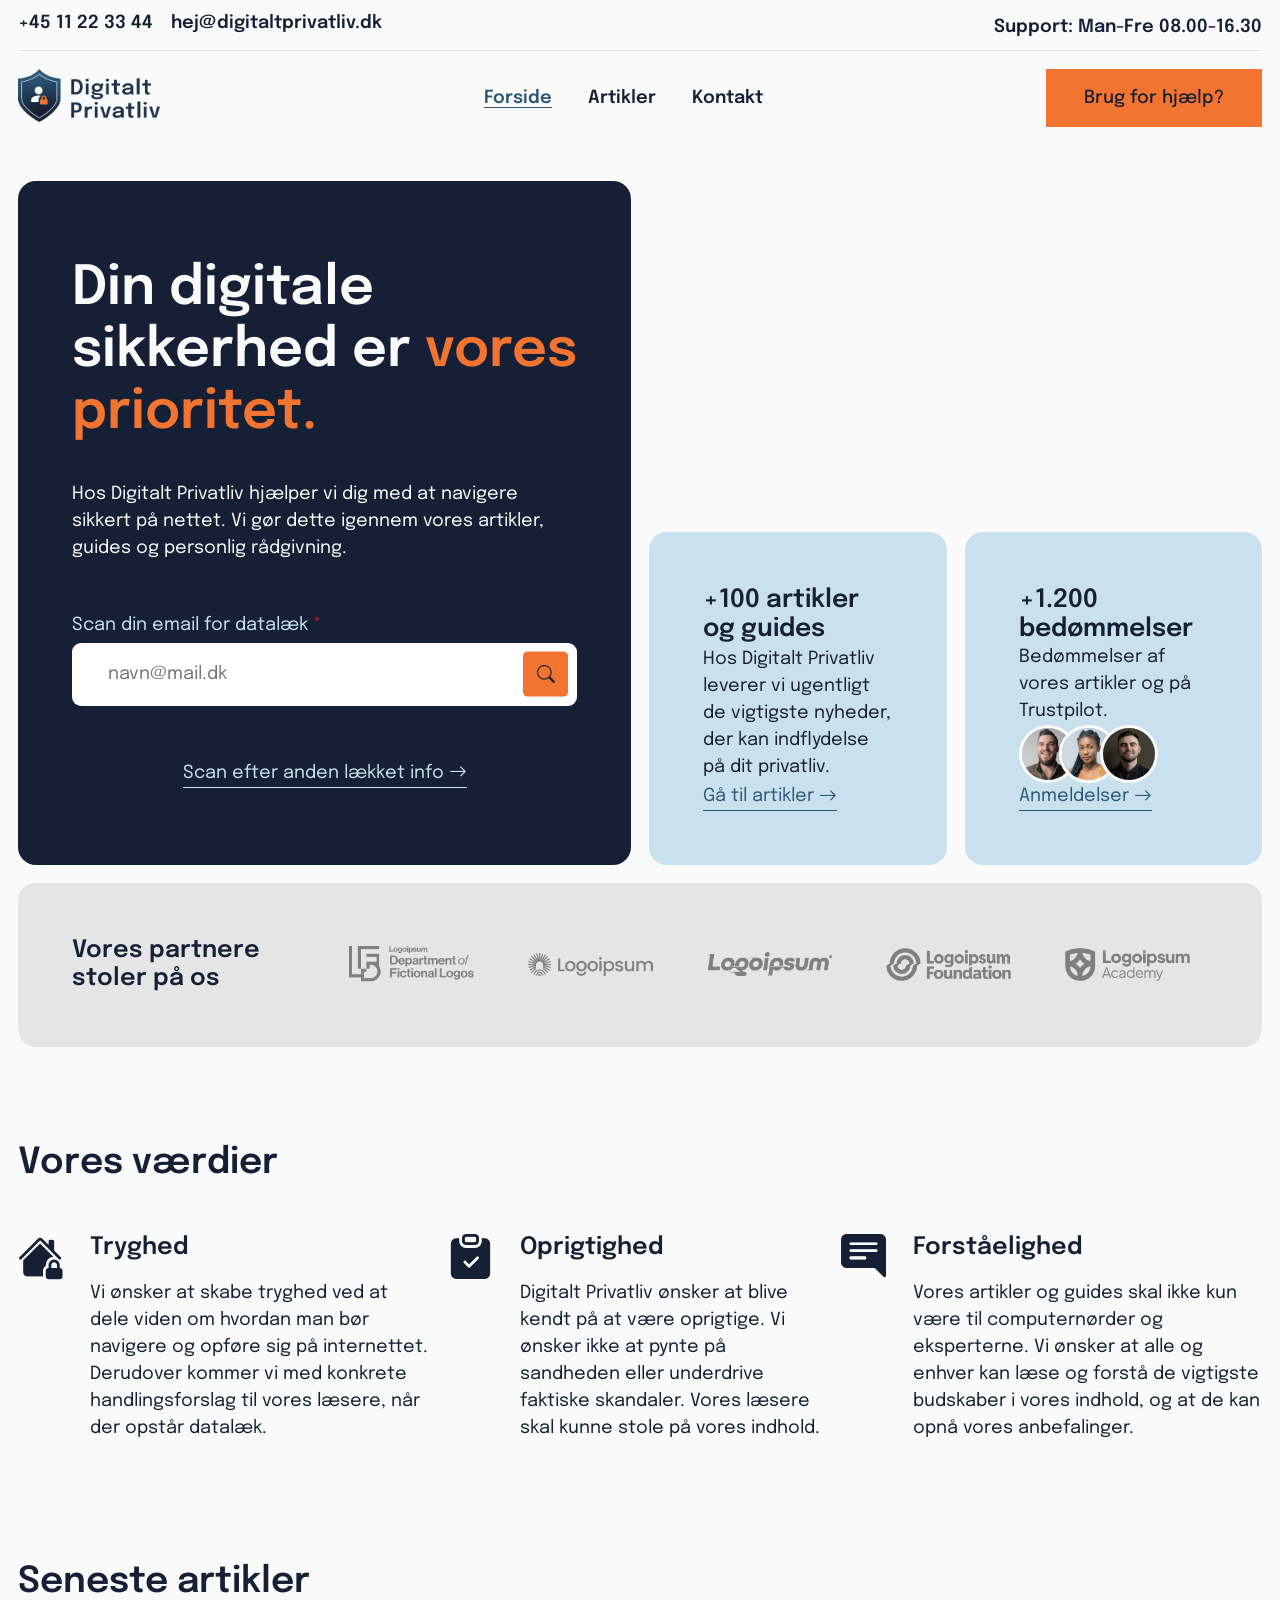
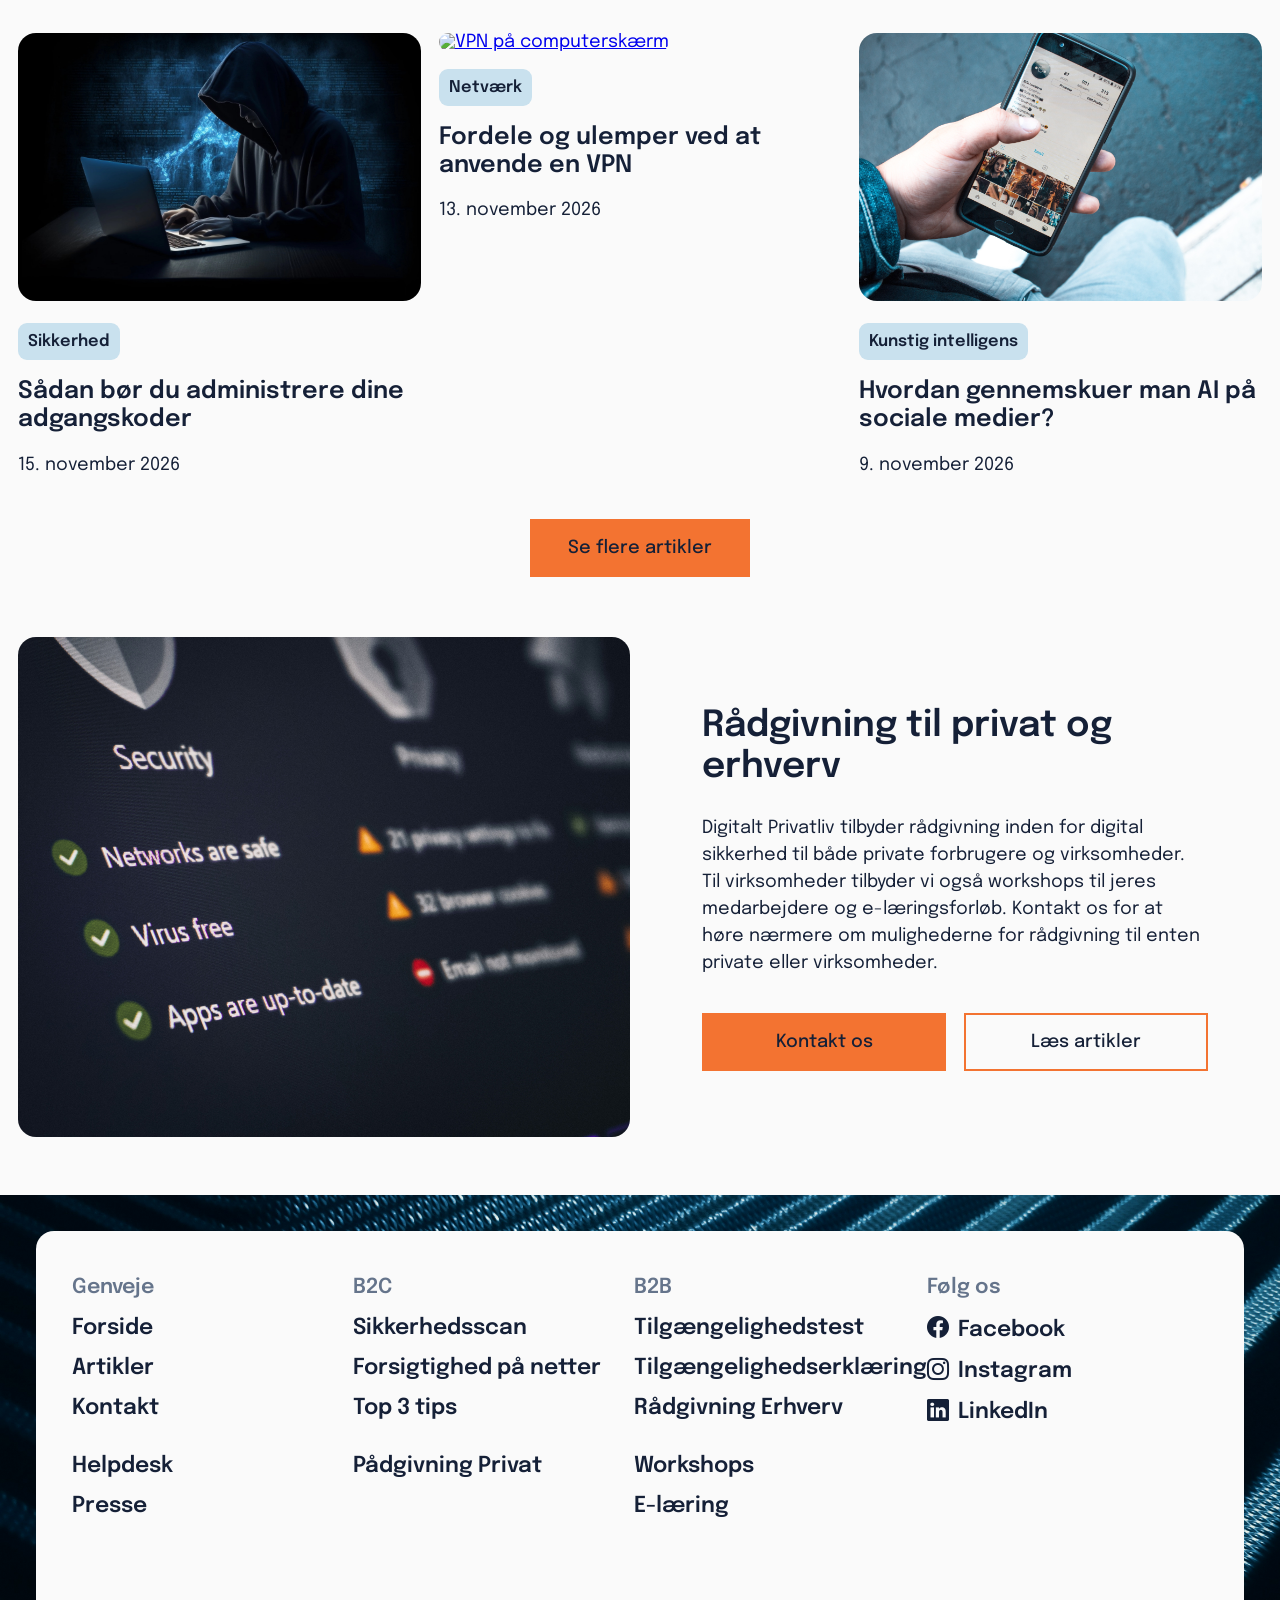
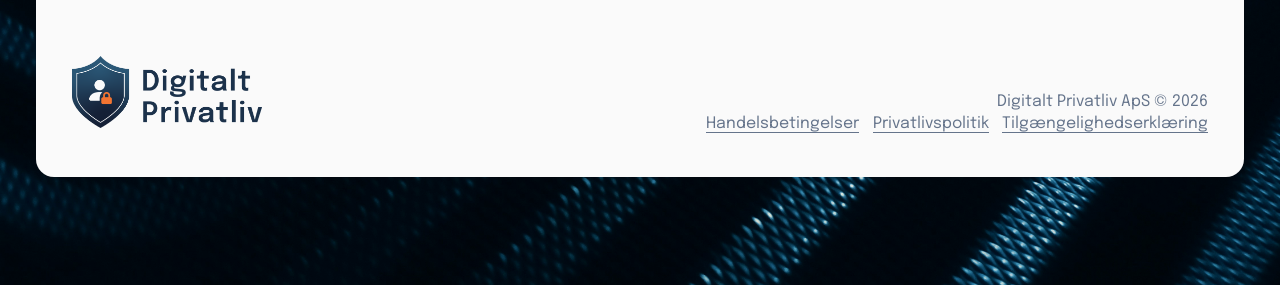
==== commit c5502307: "HTML ændringer og forbedring af tilgængeligheden - Knapteksten er ændret fra »Scan e-mailadresse« ti" ====
--- a/index.html
+++ b/index.html
@@ -43,10 +43,10 @@
                     <li class="nav-link"><a href="/artikler/index.html">Artikler</a></li>
                     <li class="nav-link"><a href="/kontakt.html">Kontakt</a></li>
 
-                    <li><a class="cta-knap mellem-knap hamburger-cta" href="/kontakt.html">Brug for hjælp?</a></li>
-                </ul>
-
-                <a class="cta-knap mellem-knap" href="/kontakt.html">Brug for hjælp?</a>
+                     
+                </ul>
+
+                <a class="cta-knap mellem-knap" href="#">Brug for hjælp?</a>
             </div>
         </nav>
     </header>
@@ -62,12 +62,12 @@
                         <label for="scan-email">Scan din email for datalæk <span class="asterisk">*</span></label>
                         <div class="input-button-wrapper">
                             <input type="email" name="scan-email" id="scan-email" required placeholder="navn@mail.dk" autocomplete="email">
-                            <button type="submit" aria-label="Scan emailadresse"><i class="bi bi-search"></i></button>
+                            <button type="submit" aria-label="Start scan"><i class="bi bi-search"></i></button>
                         </div>
                     </form>
                     <a href="#" class="text-cta">Scan efter anden lækket info <i class="bi bi-arrow-right"></i></a>
                 </div>
-                <img class="bento-box mellem" src="/img/hero-bento-grid.jpg" alt="TODO:">
+                <img class="bento-box mellem" src="/img/hero-bento-grid.jpg" alt=""> <!-- Dette billede er udelukkende dekorativt. Derfor er det et aktivt valg at der ingen alternativ tekst er. Det kan desuden argumenteres for ikke at være et vigtigt billede, da det skjules under 1200px -->
                 <div class="bento-box lille">
                     <h2>+100 artikler og guides</h2>
                     <p>Hos Digitalt Privatliv leverer vi ugentligt de vigtigste nyheder, der kan indflydelse på dit privatliv.</p>
@@ -77,19 +77,19 @@
                     <h2>+1.200 bedømmelser</h2>
                     <p>Bedømmelser af vores artikler og på Trustpilot.</p>
                     <div class="avatars">
-                        <img src="/img/avatar-1.jpeg" alt="Anmeldelse avatar 1" class="avatar">
-                        <img src="/img/avatar-2.jpeg" alt="Anmeldelse avatar 2" class="avatar">
-                        <img src="/img/avatar-3.jpeg" alt="Anmeldelse avatar 3" class="avatar">
-                    </div>
-                    <a href="/artikler/index.html" class="text-cta" aria-label="Gå til anmeldelser">Anmeldelser <i class="bi bi-arrow-right"></i></a>
+                        <img src="/img/avatar-1.jpeg" alt="Profilbillede af anmelder 1" class="avatar">
+                        <img src="/img/avatar-2.jpeg" alt="Profilbillede af anmelder 2" class="avatar">
+                        <img src="/img/avatar-3.jpeg" alt="Profilbillede af anmelder 3" class="avatar">
+                    </div>
+                    <a href="#" class="text-cta" aria-label="Gå til anmeldelser">Anmeldelser <i class="bi bi-arrow-right"></i></a>
                 </div>
                 <div class="bento-box bred partner-logoer">
                     <h2>Vores partnere stoler på os</h2>
-                    <img src="/img/partner-logoer/logoipsum-1.png" alt="Logo 1">
-                    <img src="/img/partner-logoer/logoipsum-2.png" alt="Logo 2">
-                    <img src="/img/partner-logoer/logoipsum-3.png" alt="Logo 3">
-                    <img src="/img/partner-logoer/logoipsum-4.png" alt="Logo 4">
-                    <img src="/img/partner-logoer/logoipsum-5.png" alt="Logo 5">
+                    <img src="/img/partner-logoer/logoipsum-1.png" alt="Partner 1 Logo">
+                    <img src="/img/partner-logoer/logoipsum-2.png" alt="Partner 2 Logo">
+                    <img src="/img/partner-logoer/logoipsum-3.png" alt="Partner 3 Logo">
+                    <img src="/img/partner-logoer/logoipsum-4.png" alt="Partner 4 Logo">
+                    <img src="/img/partner-logoer/logoipsum-5.png" alt="Partner 5 Logo">
                 </div>
             </div>
         </section>
@@ -97,21 +97,21 @@
             <h2>Vores værdier</h2>
             <div class="vaerdi-article-cards">
                 <article class="vaerdi-card">
-                    <i class="bi bi-house-lock-fill"></i>
+                    <i class="bi bi-house-lock-fill"></i> <!-- Har ingen aria-label da ikonet er udelukkende dekorativt og sectionen har en titel der giver mening -->
                     <div class="text">
                         <h3>Tryghed</h3>
                         <p>Vi ønsker at skabe tryghed ved at dele viden om hvordan man bør navigere og opføre sig på internettet. Derudover kommer vi med konkrete handlingsforslag til vores læsere, når der opstår datalæk.</p>
                     </div>
                 </article>
                 <article class="vaerdi-card">
-                    <i class="bi bi-clipboard-check-fill"></i>
+                    <i class="bi bi-clipboard-check-fill"></i> <!-- Har ingen aria-label --//-- -->
                     <div class="text">
                         <h3>Oprigtighed</h3>
                         <p>Digitalt Privatliv ønsker at blive kendt på at være oprigtige. Vi ønsker ikke at pynte på sandheden eller underdrive faktiske skandaler. Vores læsere skal kunne stole på vores indhold.</p>
                     </div>
                 </article>
                 <article class="vaerdi-card">
-                    <i class="bi bi-chat-right-text-fill"></i>
+                    <i class="bi bi-chat-right-text-fill"></i> <!-- Har ingen aria-label --//-- -->
                     <div class="text">
                         <h3>Forståelighed</h3>
                         <p>Vores artikler og guides skal ikke kun være til computernørder og eksperterne. Vi ønsker at alle og enhver kan læse og forstå de vigtigste budskaber i vores indhold, og at de kan opnå vores anbefalinger.</p>
@@ -159,9 +159,8 @@
 
         <section class="info container">
             <div class="info-text-container">
-                <h2>Lorem ipsum dolor sit amet.</h2>
-                <p>Lorem ipsum dolor sit amet consectetur adipisicing elit. Quia voluptatibus assumenda ad aperiam
-                    corporis nisi, fugit molestias quae illo consectetur.</p>
+                <h2>Rådgivning til privat og erhverv</h2>
+                <p>Digitalt Privatliv tilbyder rådgivning inden for digital sikkerhed til både private forbrugere og virksomheder. Til virksomheder tilbyder vi også workshops til jeres medarbejdere og e-læringsforløb. Kontakt os for at høre nærmere om mulighederne for rådgivning til enten private eller virksomheder.</p>
                 <div class="cta-knap-container">
                     <a href="/kontakt.html" class="cta-knap mellem-knap">Kontakt os</a>
                     <a href="/artikler/index.html" class="cta-knap mellem-knap outline">Læs artikler</a>
@@ -215,11 +214,12 @@
             <section>
                 <h3>Følg os</h3>
                 <ul>
-                    <li class="nav-link"><a href="https://facebook.com" target="_blank"><i
+                    <!-- aria-labels tilføjet efter Silketide Chrome Extensions anbefalinger til WCAG 2.2 AAA -->
+                    <li class="nav-link"><a href="https://facebook.com" target="_blank" aria-label="Gå til vores Facebook side (åbner i ny fane)"><i
                                 class="bi bi-facebook"></i>Facebook</a></li>
-                    <li class="nav-link"><a href="https://instagram.com" target="_blank"><i
+                    <li class="nav-link"><a href="https://instagram.com" target="_blank" aria-label="Gå til vores Instagram profil (åbner i ny fane)"><i
                                 class="bi bi-instagram"></i>Instagram</a></li>
-                    <li class="nav-link"><a href="https://linkedin.com" target="_blank"><i
+                    <li class="nav-link"><a href="https://linkedin.com" target="_blank" aria-label="Gå til vores LinkedIn side (åbner i ny fane)"><i
                                 class="bi bi-linkedin"></i>LinkedIn</a></li>
                 </ul>
 
--- a/css/style.css
+++ b/css/style.css
@@ -284,8 +284,8 @@
     /* CENTRERER PÅ CROSS-AXIS (Y-AKSEN IDET flex-direction ER SIN DEFEAULT VÆRDI PÅ "row" */
 }
 
-header #hamburger, header .hamburger-cta {
-    display: none; /* Fjerner hamburger ikon-knappen, cta-knappen inden i hamburger menu overlayet fra dekstop (vises på mobil i @media-query */
+header #hamburger {
+    display: none; /* Fjerner hamburger ikon-knappen fra dekstop (vises på mobil i @media-query */
 }
 
 /* Hamburger menu overlay på mobil */
@@ -350,11 +350,6 @@
         display: none;
     }
 
-    nav > * .hamburger-cta {
-        display: inline-block;
-        margin-top: 10px;
-    }
-
 }
 
 /* #######################################  */
@@ -475,6 +470,12 @@
     .footer-copyright p, .footer-copyright a {
         text-align: center;
         margin-top: 0.5rem;
+    }
+
+    .footer-copyright .copyright-text ul {
+        flex-direction: column;
+        text-align: center;
+        margin-top: 10px;
     }
 
 }
@@ -592,7 +593,7 @@
 }
 
 .bento-box.lille h2 {
-    font-size: 1.5rem;
+    font-size: 1.4rem;
 }
 
 .bento-box.lille a.text-cta {
@@ -650,10 +651,62 @@
     /* Sørger for at hele billedet/logoet kan ses */
 }
 
-/* Bento grid tilpasset til mobil */
+/* Bento grid tilpasset til lille computer */
+@media screen and (max-width: 1200px) {
+    section.bento-grid>* {
+        padding: 2rem 0;
+        grid-template-columns: repeat(5, 1fr);
+        /* Laver fire lige store kolonner */
+        grid-template-rows: repeat(2, 1fr) minmax(100px, auto);
+        /* Laver først to lige store rækker og tredje række er mindst 100px. Hvis indholdet er højere justeres tredje rækkes højde automatisk */
+        gap: 1rem;
+    }
+
+    .bento-box {
+        border-radius: 1rem;
+        padding: 2rem;
+    }
+
+    .bento-box.stor {
+        grid-column: 1 / 4;
+        grid-row: span 2;
+        gap: 1rem;
+        padding: 3rem 2rem;
+    }
+
+    .bento-box.stor input {
+        padding: 1rem;
+    }
+
+    .hero .bento-box.mellem {
+        display: none;
+    }
+
+    .bento-box.lille {
+        grid-column: span 2;
+        grid-row: span 1;
+        justify-content: space-evenly;
+    }
+
+    .bento-box.partner-logoer {
+        grid-column: 1 / 6;
+        grid-template-columns: repeat(5, 1fr);
+        /* Første kolonne er lidt større på 1.5fr og  derefter er der fem lige store kolonner alle på 1fr */
+        gap: 1.5rem;
+    }
+
+    .partner-logoer h2 {
+        grid-column: span 5;
+    }
+
+    .partner-logoer img {
+        padding: 0;
+    }
+}
+
+/* Bento grid tilpasset til tablet */
 @media screen and (max-width: 768px) {
     section.bento-grid>* {
-        display: grid;
         grid-template-columns: repeat(2, 1fr); /* Laver to lige store kolonner */
         grid-template-rows: repeat(4, auto); /* Laver fire rækker med auto højde */
         gap: 1rem;
@@ -686,18 +739,30 @@
     .bento-box.partner-logoer {
         grid-column: 1 / 3;
         grid-row: span 1;
-        display: grid;
+        grid-template-columns: repeat(3, 1fr);
+        gap: 1.5rem;
+    }
+
+    .partner-logoer h2 {
+        grid-column: span 3;
+    }
+
+}
+
+/* Bento grid tilpasset til stor mobil */
+@media screen and (max-width: 550px) {
+
+    .bento-box.lille {
+        grid-column: span 2; /* Fylder 1 kolonne i bredden */
+        grid-row: span 1;
+    }
+
+    .bento-box.partner-logoer {
         grid-template-columns: repeat(2, 1fr);
-        /* Første kolonne er lidt større på 1.5fr og  derefter er der fem lige store kolonner alle på 1fr */
-        gap: 1.5rem;
     }
 
     .partner-logoer h2 {
         grid-column: span 2;
-    }
-
-    .partner-logoer img {
-        padding: 0;
     }
 }
 
@@ -922,6 +987,7 @@
 
 .info h2, .info p {
     flex-grow: 1;
+    margin-bottom: 1.5rem;
 }
 
 .info .info-text-container .cta-knap-container {
@@ -934,7 +1000,7 @@
     display: inline-block;
     width: 50%;
     height: fit-content;
-    margin-top: 1rem;
+    margin-top: 0.5rem;
     text-align: center;
 }
 
@@ -945,6 +1011,10 @@
         padding-top: 5rem;
     }
 
+    .info .info-image img {
+        max-height: 70vh;
+    }
+
     .info .info-text-container {
         order: 0;
         padding: 0;
@@ -953,6 +1023,7 @@
     .info .info-text-container .cta-knap-container {
         flex-direction: column;
         gap: 0;
+        margin-bottom: 2rem;
     }
 
     .info .info-text-container .cta-knap {
@@ -1214,7 +1285,6 @@
 /* Sektionen med liste af kontaktinfo og formular */
 .kontakt .formular-sektion {
     gap: 2rem;
-    /* order: 1; */
 }
 
 .kontakt .formular-sektion div {
@@ -1302,4 +1372,10 @@
 
 .kontakt .info {
     padding: 2rem 0 1rem 0;
+}
+
+@media screen and (max-width: 768px) {
+    .kontakt .formular-sektion {
+        flex-direction: column;
+    }
 }
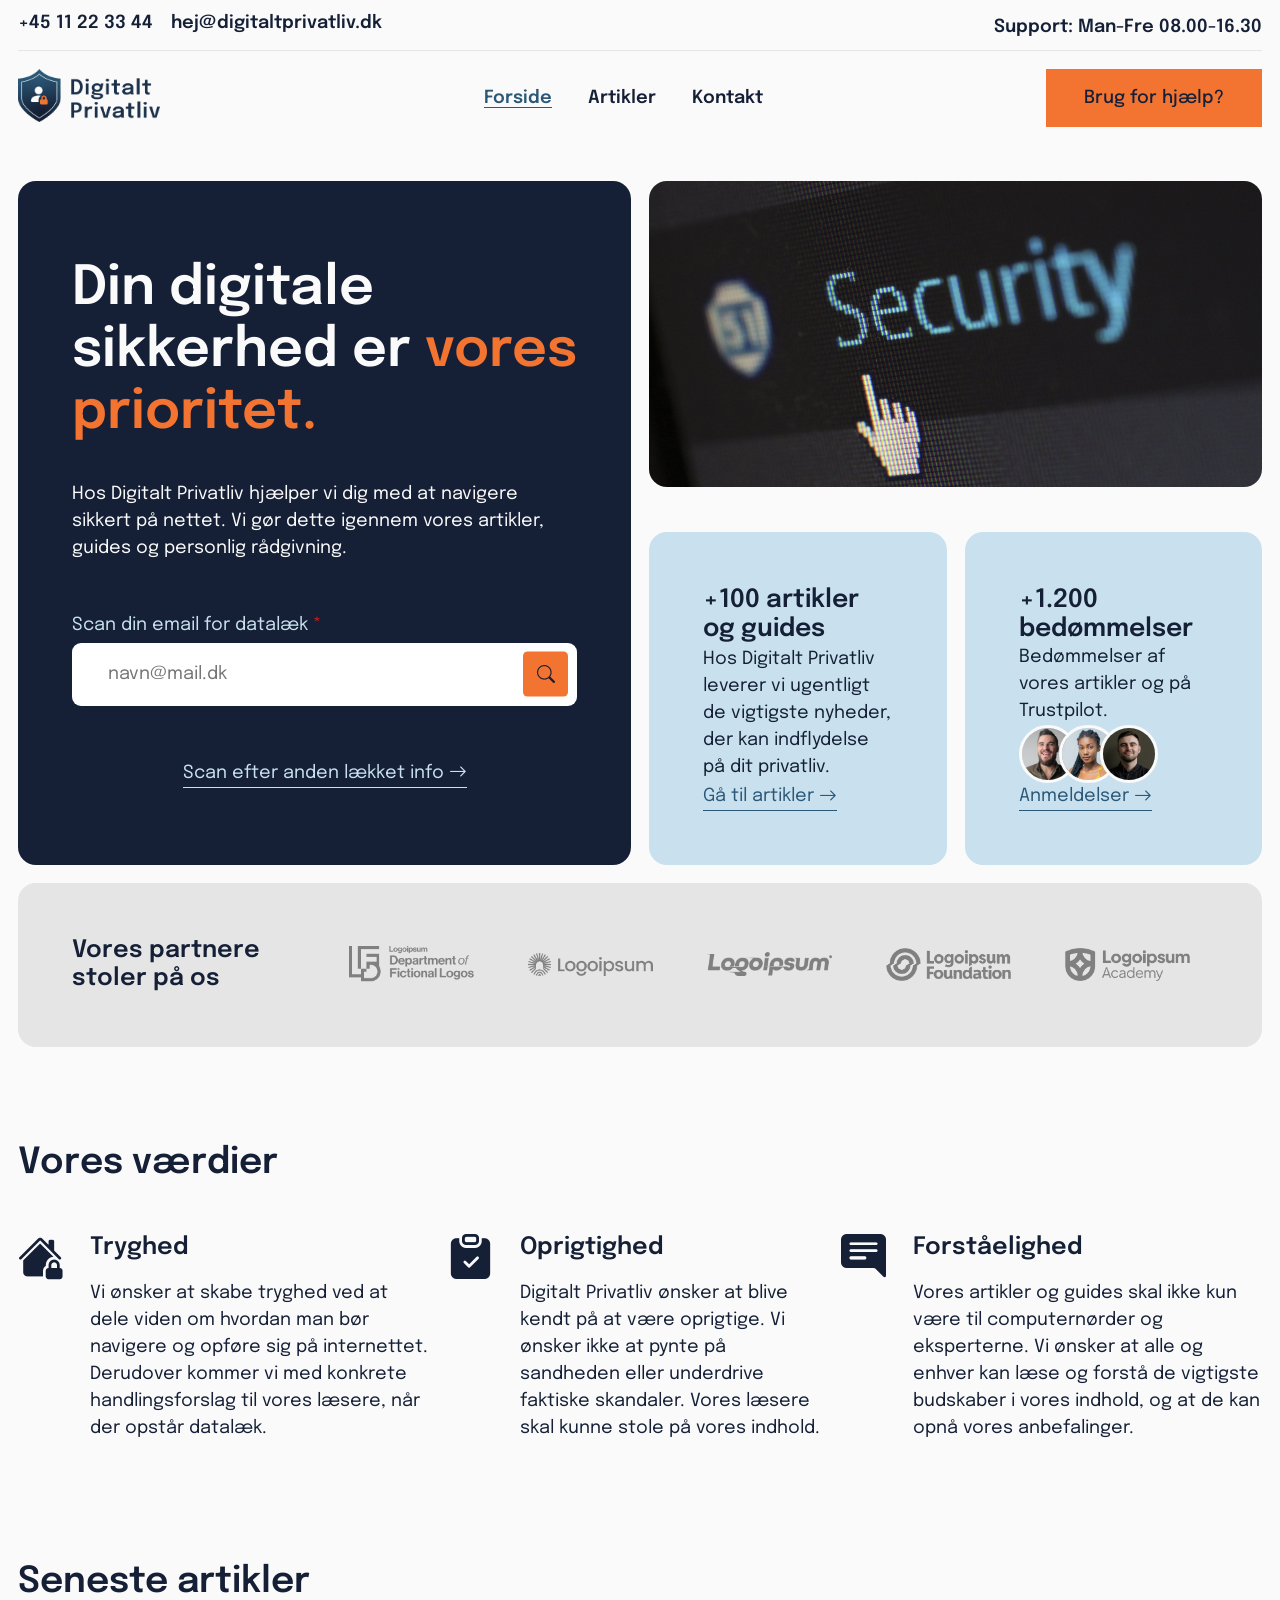
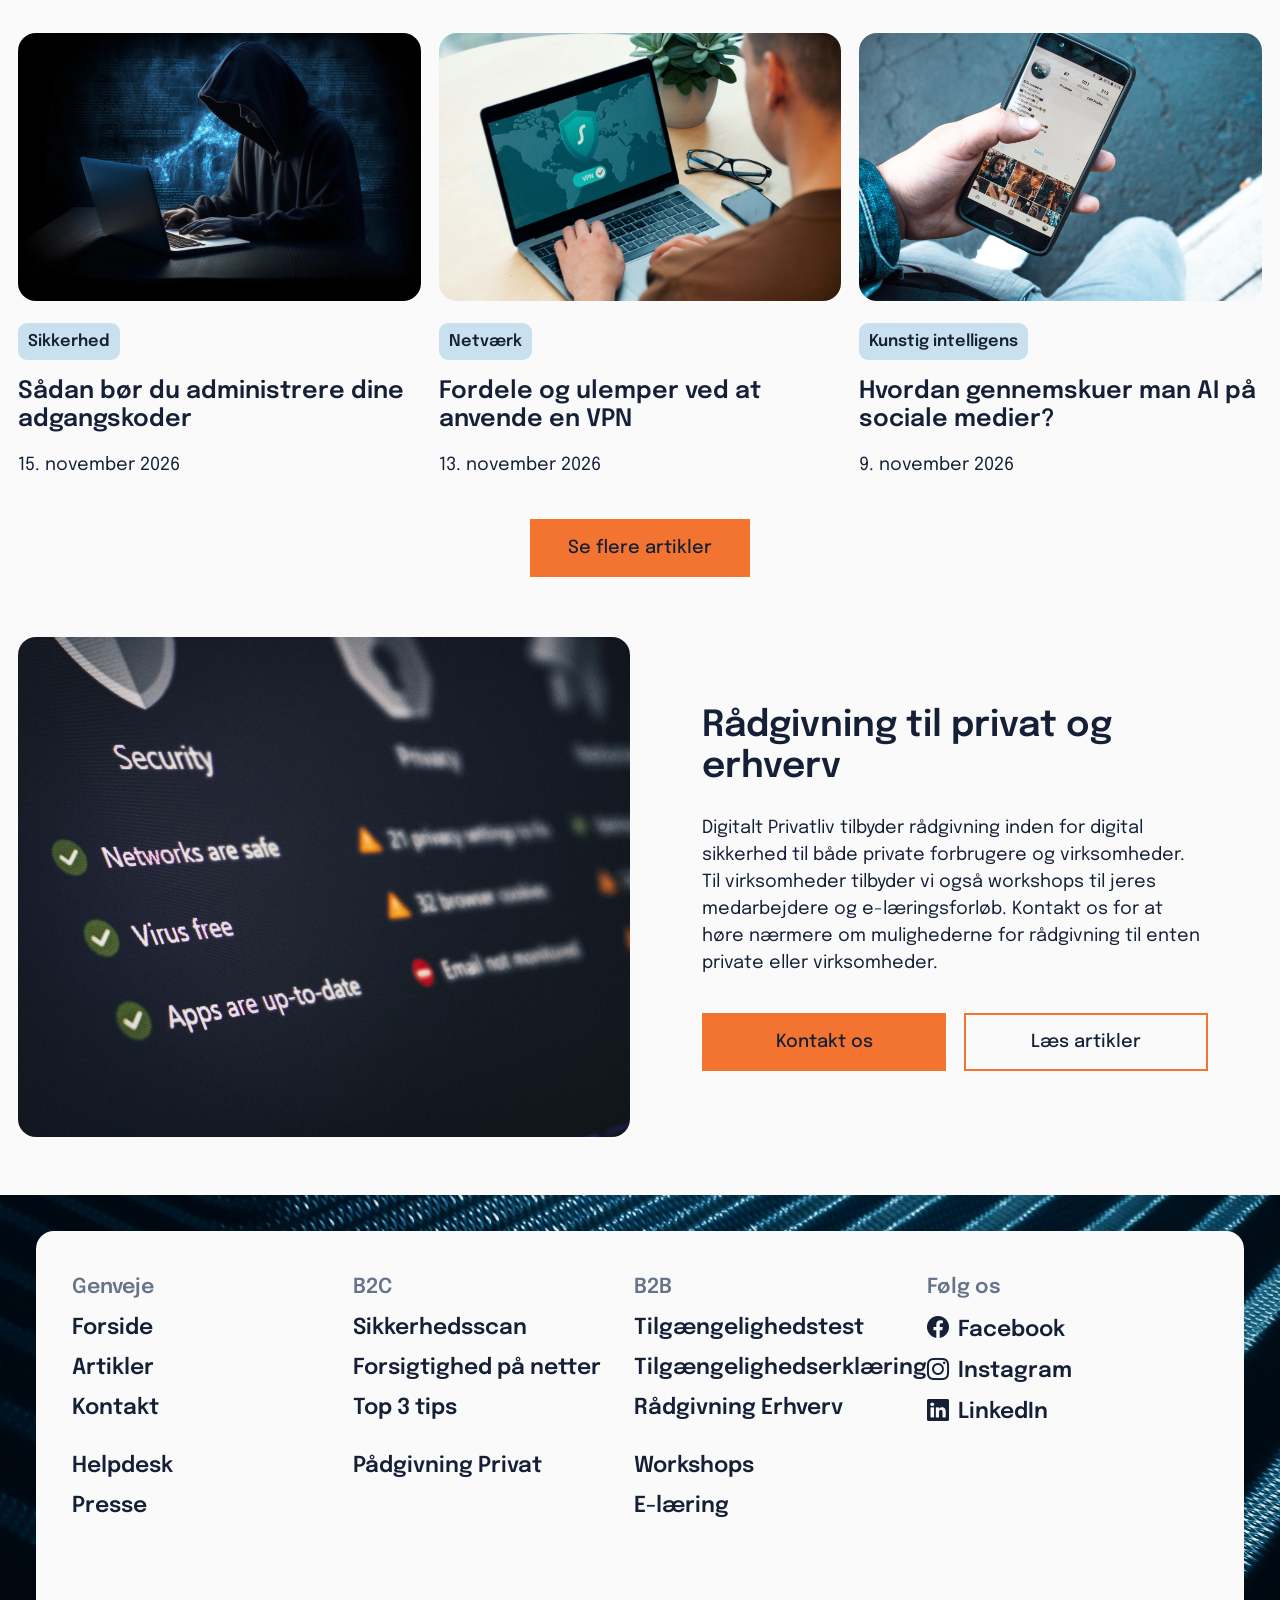
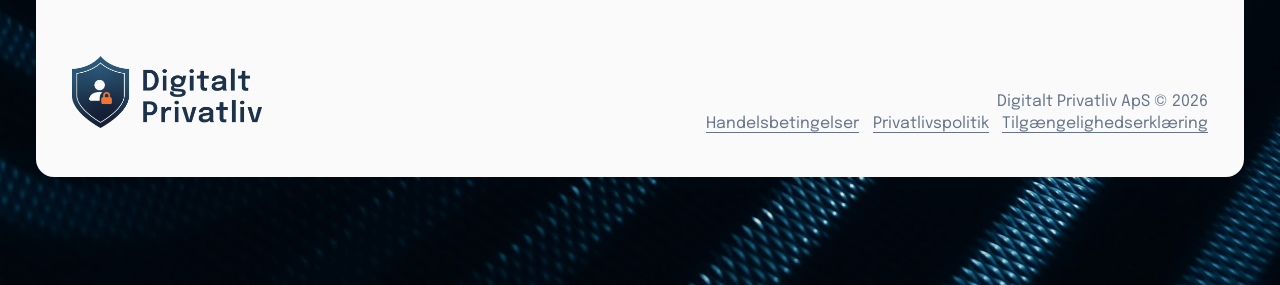
==== commit ce9f5d54: "Fix meta link i <head> (favicon.png til favicon.jpg)" ====
--- a/index.html
+++ b/index.html
@@ -5,7 +5,7 @@
     <meta charset="UTF-8">
     <meta name="viewport" content="width=device-width, initial-scale=1.0">
     <title>Forside | Digitalt Privatliv</title>
-    <link rel="icon" href="/img/favicon.png" type="image/png">
+    <link rel="icon" href="/img/favicon.jpg" type="image/jpg">
     <link rel="stylesheet" href="/css/style.css">
     <link rel="stylesheet" href="https://cdn.jsdelivr.net/npm/bootstrap-icons@1.13.2/font/bootstrap-icons.min.css">
     <script src="/js/script.js" defer></script> <!-- Defer sørger for filen indlæses først efter HTML'en -->
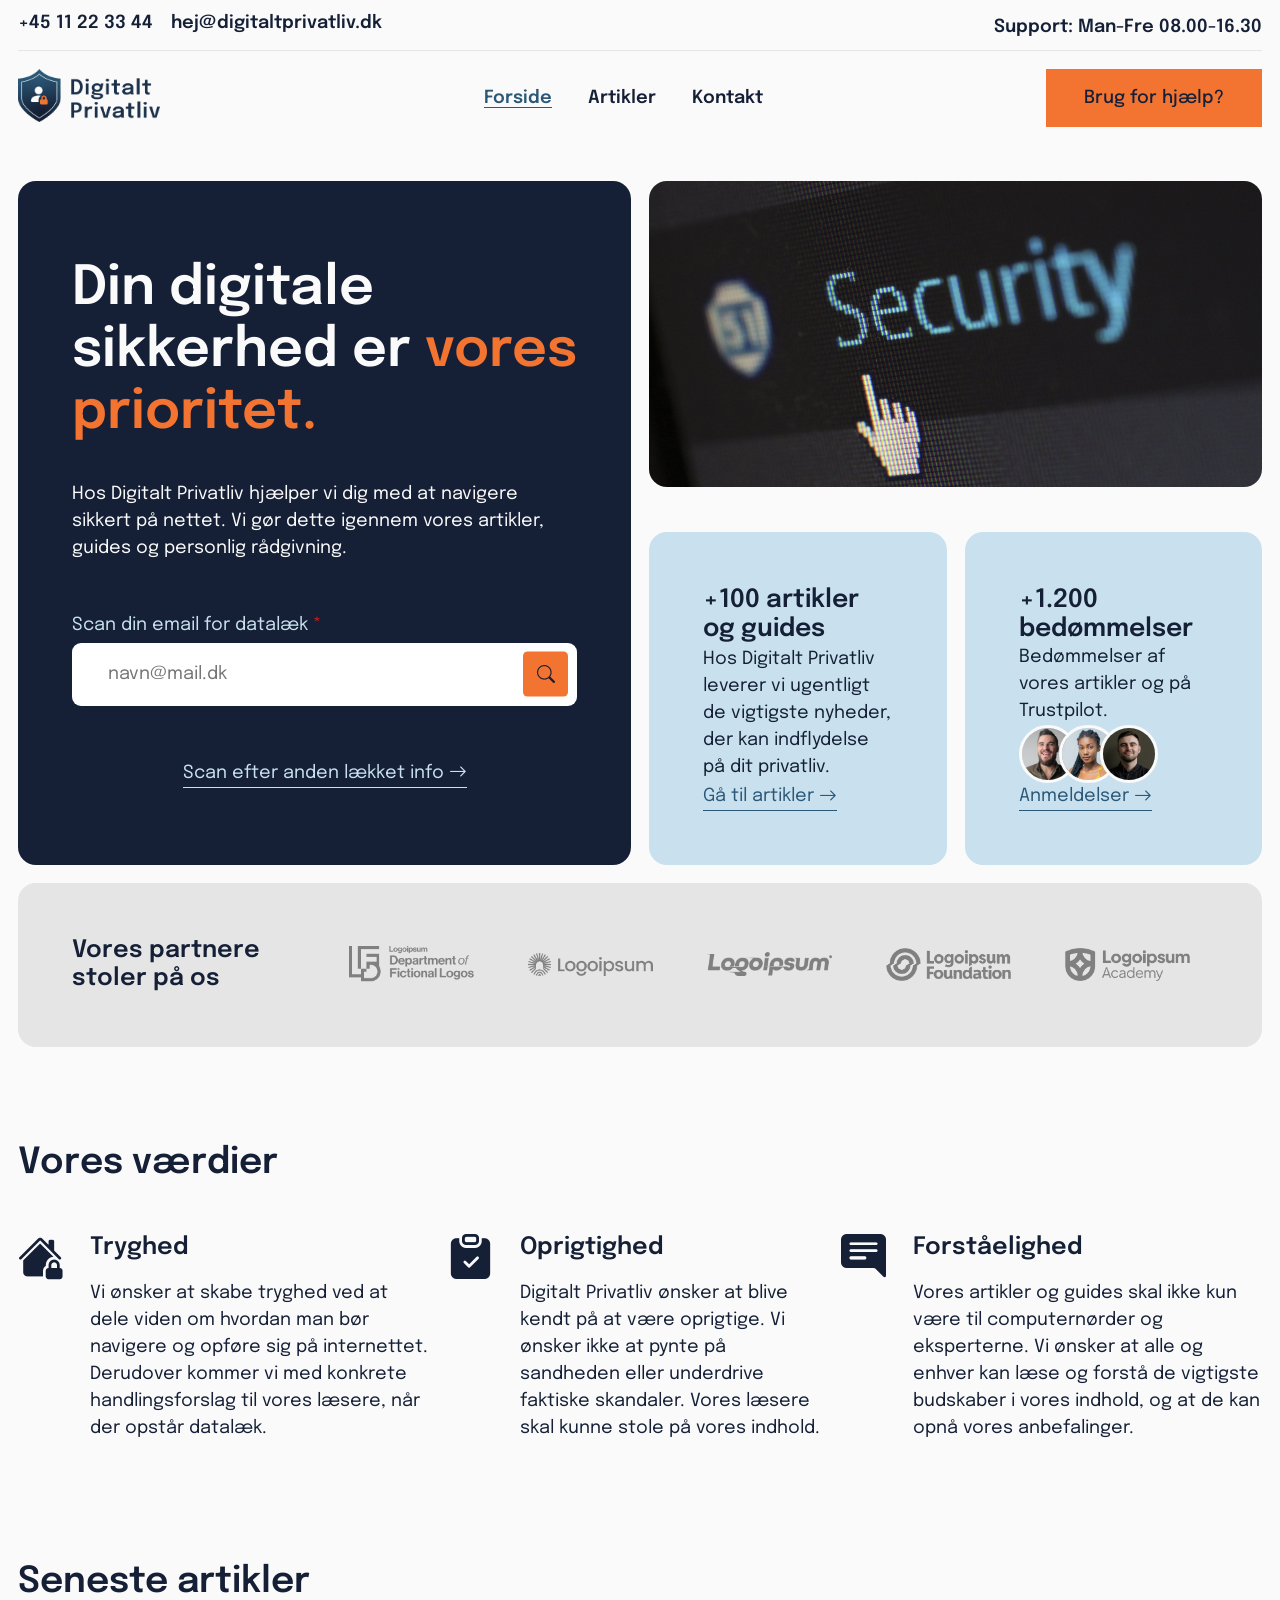
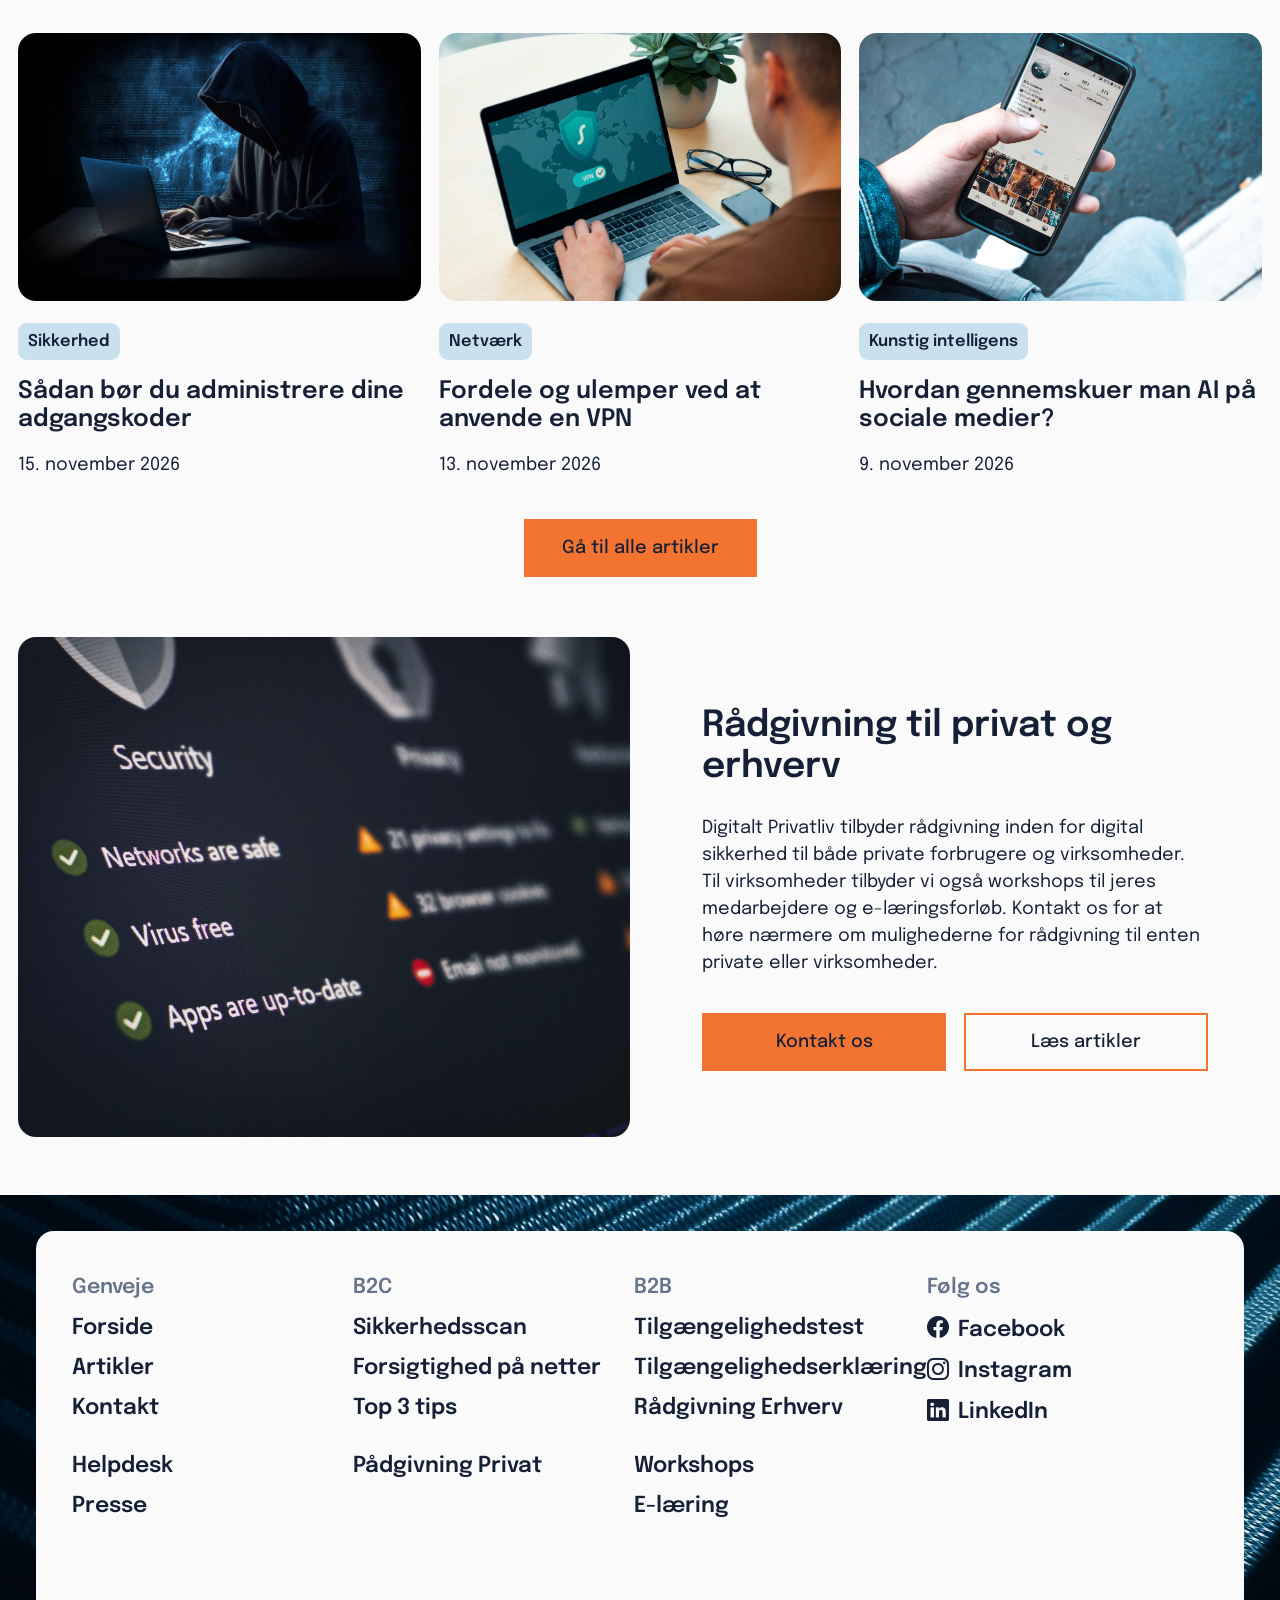
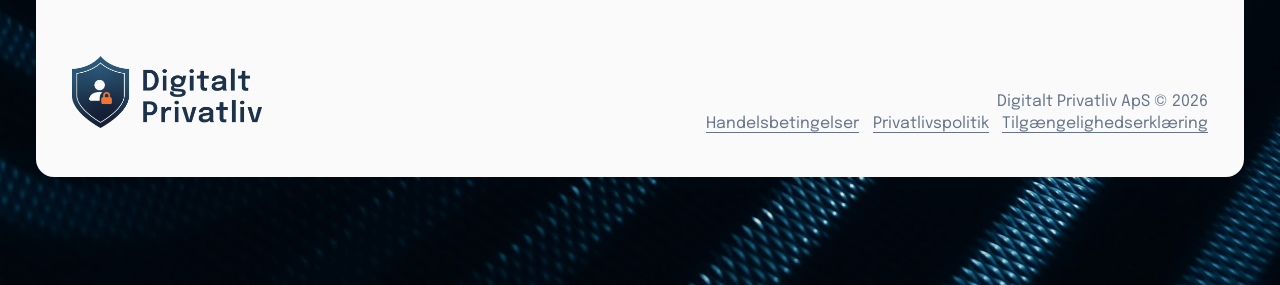
==== commit afdb197b: "Tilføjet "Skip genatgende elementer" links for forbedret tilgængelighed og opdateret README.md" ====
--- a/index.html
+++ b/index.html
@@ -124,7 +124,9 @@
             <div class="artikler-titler">
                 <h2 class="title">Seneste artikler</h2>
             </div>
-
+            <!--Skip artikler cards-->
+            <a href="#skip-artikler" class="skip-to-main-content-link artikler">Skip seneste artikler cards </a>
+            
             <div class="artikler-article-cards">
                 <article>
                     <a href="/artikler/din-identitet-og-data-kan-vaere-laekket-i-nyt-cyberangreb.html"> <!-- TODO: Skal dette link gemmes fra skærmlæser??? -->
@@ -153,7 +155,7 @@
                 </article>
             </div>
 
-            <a class="cta-knap mellem-knap" href="/artikler/index.html">Se flere artikler</a>
+            <a id="skip-artikler" class="cta-knap mellem-knap" href="/artikler/index.html">Gå til alle artikler</a>
 
         </section>
 
--- a/css/style.css
+++ b/css/style.css
@@ -40,6 +40,12 @@
   background-color: var(--color-dark-blue);
   color: var(--color-white);
   opacity: 0; /* Sets the link's opacity to 0, making it fully transparent and invisible. */
+}
+
+.skip-to-main-content-link.artikler {
+  padding: 1em;
+  background-color: var(--color-dark-blue);
+  color: var(--color-white);
 }
 
 .skip-to-main-content-link:focus {
